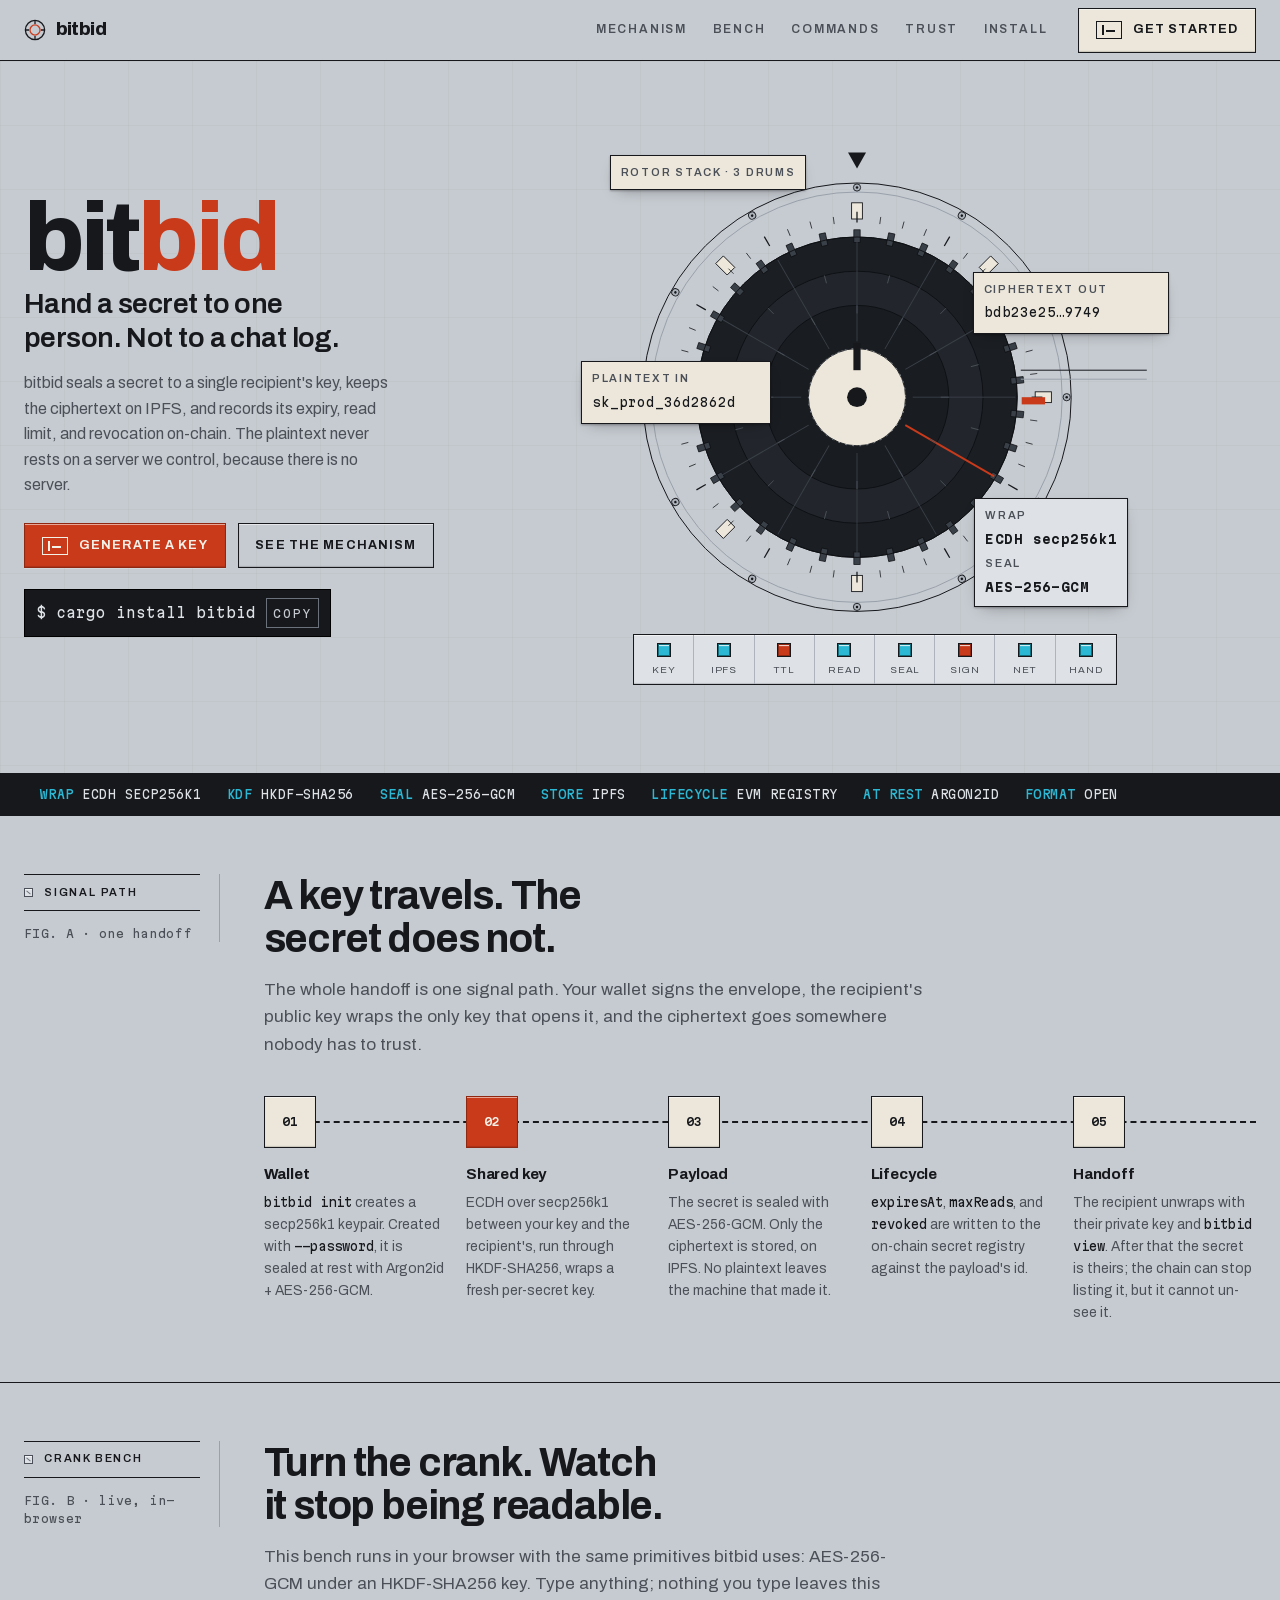
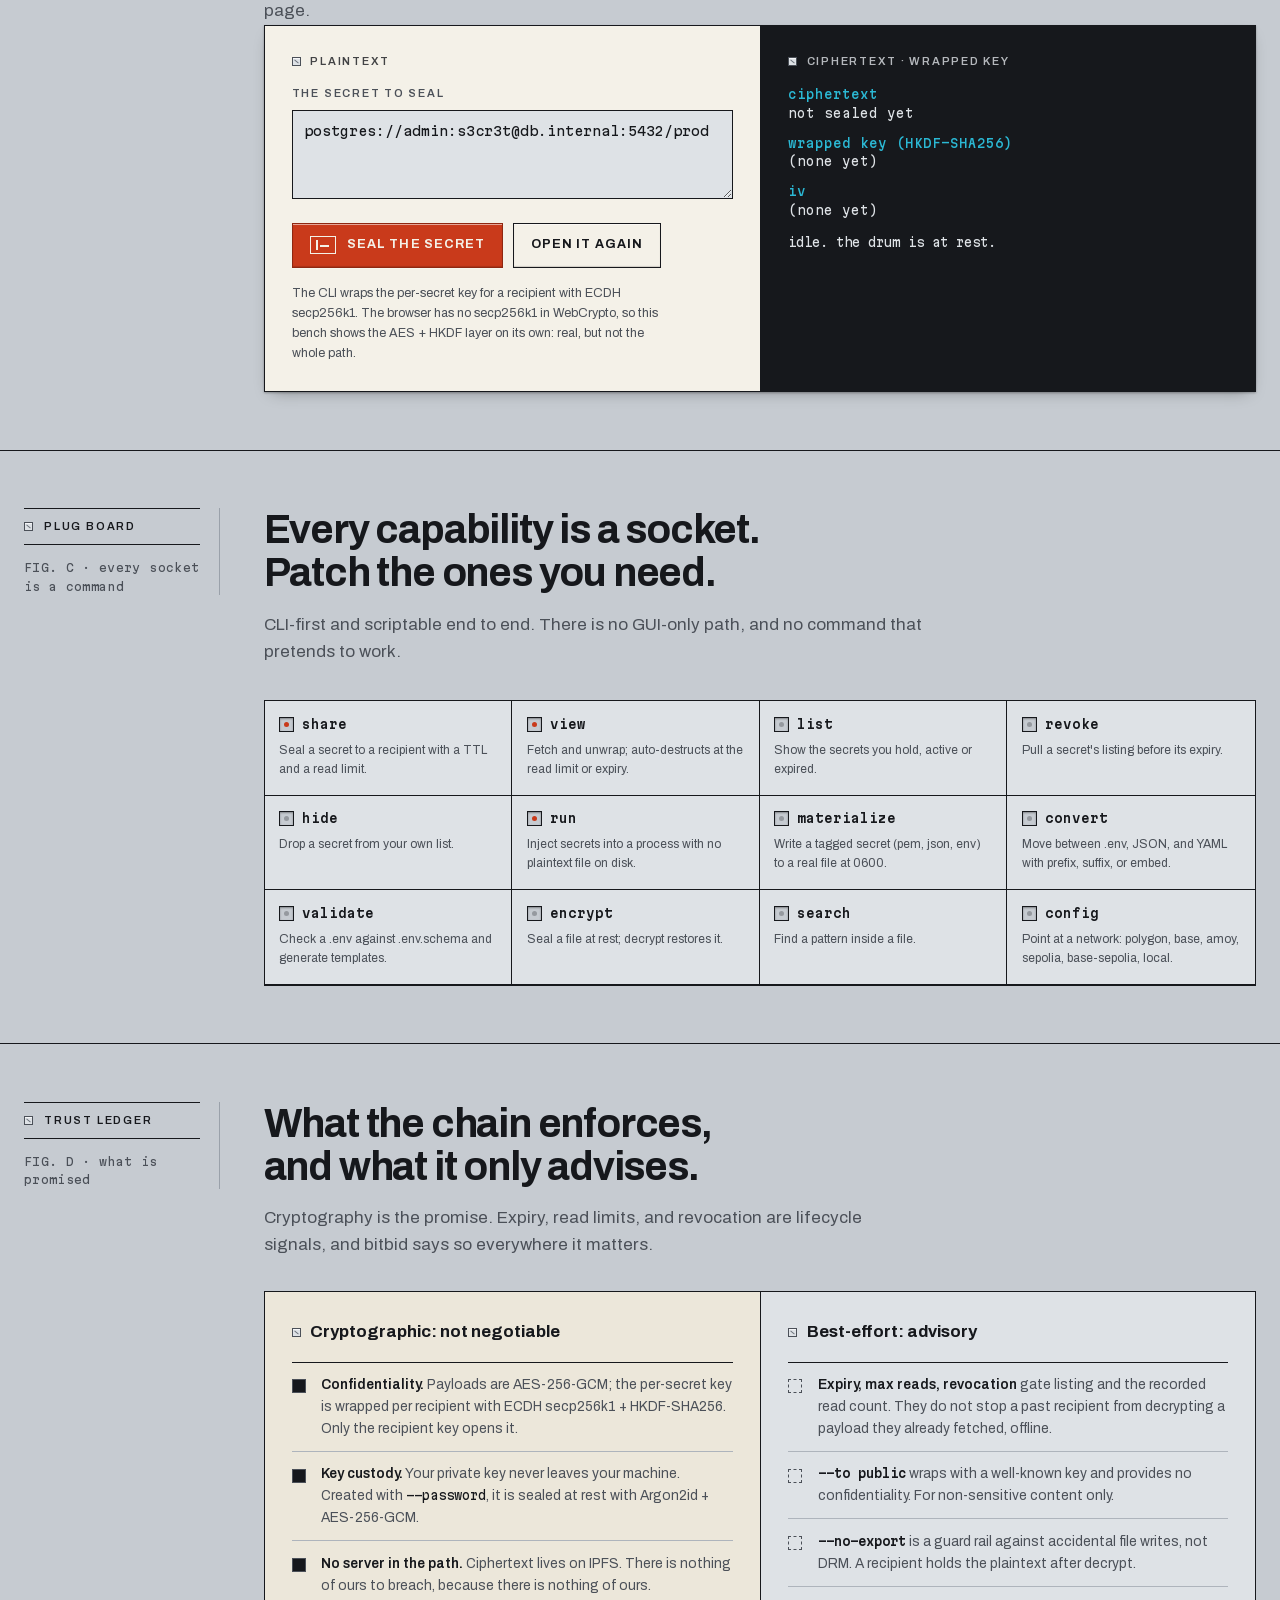
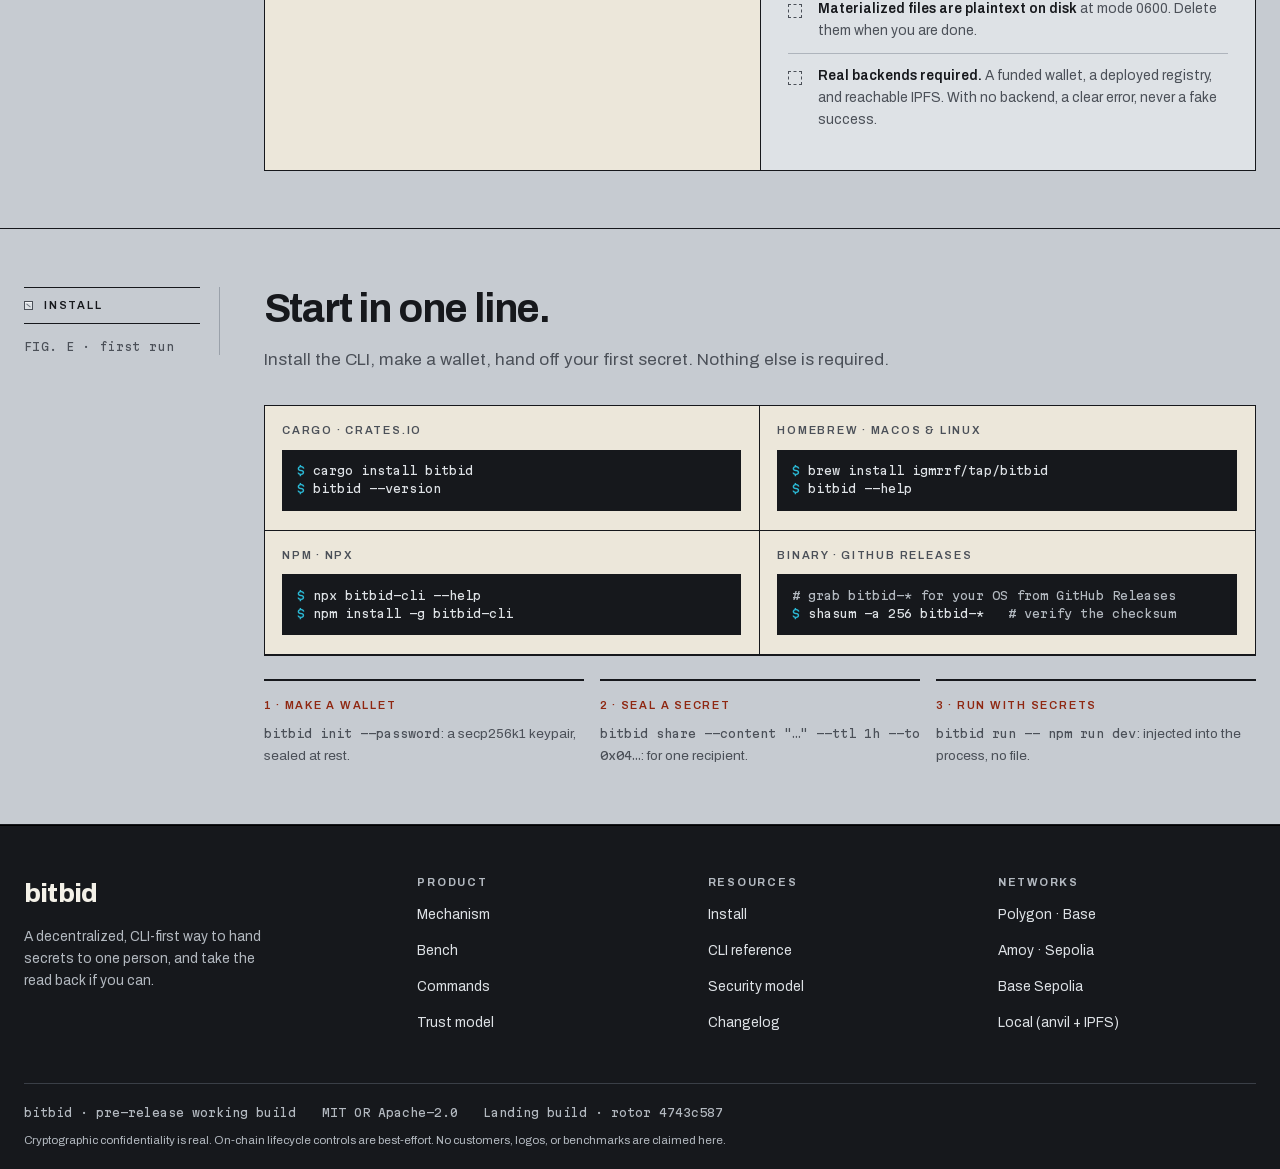
==== index.html @ 5b4794b0 "chore(web): checkpoint existing static landing page" ====
<!doctype html>
<html lang="en">
<head>
<meta charset="utf-8">
<meta name="viewport" content="width=device-width, initial-scale=1">
<title>bitbid: hand a secret to one person, not a chat log</title>
<meta name="description" content="bitbid seals a secret to one recipient's key, stores the ciphertext on IPFS, and records its expiry, read limit, and revocation on-chain. CLI-first, end-to-end encrypted.">
<link rel="stylesheet" href="styles.css">
</head>
<body>

<header class="masthead">
  <div class="shell masthead__bar">
    <a class="brand" href="#top" aria-label="bitbid home">
      <svg class="brand__mark" viewBox="0 0 24 24" aria-hidden="true">
        <circle cx="12" cy="12" r="10.5" fill="none" stroke="#16181c" stroke-width="1.4"/>
        <circle cx="12" cy="12" r="5.5" fill="none" stroke="#c93a1b" stroke-width="1.4"/>
        <path d="M12 1.5v4M12 18.5v4M1.5 12h4M18.5 12h4" stroke="#16181c" stroke-width="1.4"/>
      </svg>
      bitbid
    </a>
    <nav class="nav" aria-label="Primary">
      <a href="#mechanism">Mechanism</a>
      <a href="#bench">Bench</a>
      <a href="#commands">Commands</a>
      <a href="#trust">Trust</a>
      <a href="#install">Install</a>
    </nav>
    <a class="btn masthead__cta" href="#install"><span class="btn__key" aria-hidden="true"></span>Get started</a>
  </div>
</header>

<main id="top">

  <!-- ===================== HERO: machine cross-section ===================== -->
  <section class="hero">
    <div class="shell hero__grid">
      <div class="hero__rail">
        <h1 class="wordmark">bit<span>bid</span></h1>
        <p class="hook">Hand a secret to one person. Not to a chat log.</p>
        <p class="hero__sub">bitbid seals a secret to a single recipient's key, keeps the ciphertext on IPFS, and records its expiry, read limit, and revocation on-chain. The plaintext never rests on a server we control, because there is no server.</p>
        <div class="hero__actions">
          <button class="btn btn--crank" id="crank" type="button"><span class="btn__key" aria-hidden="true"></span>Generate a key</button>
          <a class="btn btn--ghost" href="#mechanism">See the mechanism</a>
        </div>
        <div class="hero__install mono">
          <span>$ cargo install bitbid</span>
          <button class="copy-btn" id="copy-install" type="button" data-copy="cargo install bitbid">copy</button>
        </div>
      </div>

      <div class="machine" id="machine" aria-label="A rotor cipher machine cut-away">
        <svg viewBox="0 0 640 620" role="img" aria-hidden="true">
          <!-- housing -->
          <circle class="hairline" cx="300" cy="288" r="238"/>
          <circle class="hairline hairline--soft" cx="300" cy="288" r="228"/>
          <g id="bolts"></g>
          <g id="contacts"></g>
          <g id="ticks"></g>
          <path d="M300 34 l-10 -18 h20 z" fill="#16181c"/>

          <!-- rotating drum -->
          <g class="rotor-drum" id="drum">
            <circle cx="300" cy="288" r="178" fill="#1b1e23" stroke="#0d0f12" stroke-width="1"/>
            <g id="teeth"></g>
            <circle cx="300" cy="288" r="178" fill="none" stroke="#0d0f12" stroke-width="1"/>
            <circle cx="300" cy="288" r="140" fill="#22262c" stroke="#0d0f12" stroke-width="1"/>
            <circle cx="300" cy="288" r="102" fill="#191c21" stroke="#0d0f12" stroke-width="1"/>
            <g id="spokes"></g>
            <g id="segments"></g>
          </g>

          <!-- hub, static -->
          <circle cx="300" cy="288" r="54" fill="#ece7da" stroke="#16181c" stroke-width="1"/>
          <circle cx="300" cy="288" r="54" fill="none" stroke="#9aa1aa" stroke-width="1" stroke-dasharray="2 6"/>
          <circle cx="300" cy="288" r="11" fill="#16181c"/>
          <rect x="296" y="228" width="8" height="30" fill="#16181c"/>
          <rect x="483" y="288" width="26" height="8" fill="#c93a1b"/>

          <!-- braided leads -->
          <path class="hairline" d="M18 282 H120" stroke-width="2"/>
          <path class="hairline hairline--soft" d="M18 292 H120" stroke-width="2"/>
          <path class="hairline" d="M482 258 H622" stroke-width="2"/>
          <path class="hairline hairline--soft" d="M482 268 H622" stroke-width="2"/>
        </svg>

        <div class="machine__plate plate--name">
          <span class="label">Rotor stack · 3 drums</span>
        </div>
        <div class="machine__plate plate--in">
          <span class="label">Plaintext in</span>
          <span class="mono" id="read-in">sk_live_4f3a9c2e71</span>
        </div>
        <div class="machine__plate plate--out">
          <span class="label">Ciphertext out</span>
          <span class="mono" id="read-out">9f3a2c…71b0</span>
        </div>
        <div class="machine__plate plate--fig">
          <span class="label">Wrap</span>
          <b class="mono">ECDH secp256k1</b>
          <span class="label">Seal</span>
          <b class="mono">AES-256-GCM</b>
        </div>

        <div class="lamp-panel" aria-hidden="true">
          <div class="lamp"><span class="lamp__glass lamp__glass--cy"></span><span class="lamp__cap">key</span></div>
          <div class="lamp"><span class="lamp__glass"></span><span class="lamp__cap">ipfs</span></div>
          <div class="lamp"><span class="lamp__glass"></span><span class="lamp__cap">ttl</span></div>
          <div class="lamp"><span class="lamp__glass"></span><span class="lamp__cap">read</span></div>
          <div class="lamp"><span class="lamp__glass"></span><span class="lamp__cap">seal</span></div>
          <div class="lamp"><span class="lamp__glass"></span><span class="lamp__cap">sign</span></div>
          <div class="lamp"><span class="lamp__glass"></span><span class="lamp__cap">net</span></div>
          <div class="lamp"><span class="lamp__glass lamp__glass--vm"></span><span class="lamp__cap">hand</span></div>
        </div>
      </div>
    </div>

    <div class="spec-strip">
      <div class="shell spec-strip__row">
        <span><b>Wrap</b> ECDH secp256k1</span>
        <span><b>KDF</b> HKDF-SHA256</span>
        <span><b>Seal</b> AES-256-GCM</span>
        <span><b>Store</b> IPFS</span>
        <span><b>Lifecycle</b> EVM registry</span>
        <span><b>At rest</b> Argon2id</span>
        <span><b>Format</b> open</span>
      </div>
    </div>
  </section>

  <!-- ===================== MECHANISM ===================== -->
  <section class="module" id="mechanism">
    <div class="shell module__body">
      <div class="module__rail">
        <div class="nameplate">
          <span class="screw" aria-hidden="true"></span>
          <span class="label">Signal path</span>
        </div>
        <p class="module__fig mono">FIG. A · one handoff</p>
      </div>
      <div class="module__main">
        <h2 class="h2">A key travels. The secret does not.</h2>
        <p class="lede">The whole handoff is one signal path. Your wallet signs the envelope, the recipient's public key wraps the only key that opens it, and the ciphertext goes somewhere nobody has to trust.</p>

        <div class="path">
          <div class="path__line" aria-hidden="true"></div>
          <div class="path__stations">
            <div class="station" data-reveal>
              <div class="station__node mono">01</div>
              <h3>Wallet</h3>
              <p><code>bitbid init</code> creates a secp256k1 keypair. Created with <code>--password</code>, it is sealed at rest with Argon2id + AES-256-GCM.</p>
            </div>
            <div class="station" data-reveal data-delay="1">
              <div class="station__node is-key mono">02</div>
              <h3>Shared key</h3>
              <p>ECDH over secp256k1 between your key and the recipient's, run through HKDF-SHA256, wraps a fresh per-secret key.</p>
            </div>
            <div class="station" data-reveal data-delay="2">
              <div class="station__node mono">03</div>
              <h3>Payload</h3>
              <p>The secret is sealed with AES-256-GCM. Only the ciphertext is stored, on IPFS. No plaintext leaves the machine that made it.</p>
            </div>
            <div class="station" data-reveal data-delay="3">
              <div class="station__node mono">04</div>
              <h3>Lifecycle</h3>
              <p><code>expiresAt</code>, <code>maxReads</code>, and <code>revoked</code> are written to the on-chain secret registry against the payload's id.</p>
            </div>
            <div class="station" data-reveal data-delay="4">
              <div class="station__node mono">05</div>
              <h3>Handoff</h3>
              <p>The recipient unwraps with their private key and <code>bitbid view</code>. After that the secret is theirs; the chain can stop listing it, but it cannot un-see it.</p>
            </div>
          </div>
        </div>
      </div>
    </div>
  </section>

  <!-- ===================== BENCH (interactive demo) ===================== -->
  <section class="module" id="bench">
    <div class="shell module__body">
      <div class="module__rail">
        <div class="nameplate">
          <span class="screw" aria-hidden="true"></span>
          <span class="label">Crank bench</span>
        </div>
        <p class="module__fig mono">FIG. B · live, in-browser</p>
      </div>
      <div class="module__main">
        <h2 class="h2">Turn the crank. Watch it stop being readable.</h2>
        <p class="lede">This bench runs in your browser with the same primitives bitbid uses: AES-256-GCM under an HKDF-SHA256 key. Type anything; nothing you type leaves this page.</p>

        <div class="bench" data-reveal>
          <div class="bench__pane">
            <div class="bench__head"><span class="screw" aria-hidden="true"></span><span class="label">Plaintext</span></div>
            <label class="field">
              <span class="label" style="margin-bottom:.5rem;display:block">The secret to seal</span>
              <textarea id="demo-input" rows="4" spellcheck="false">postgres://admin:s3cr3t@db.internal:5432/prod</textarea>
            </label>
            <div class="bench__controls">
              <button class="btn btn--crank" id="demo-seal" type="button"><span class="btn__key" aria-hidden="true"></span>Seal the secret</button>
              <button class="btn btn--ghost" id="demo-open" type="button">Open it again</button>
            </div>
            <p class="bench__note">The CLI wraps the per-secret key for a recipient with ECDH secp256k1. The browser has no secp256k1 in WebCrypto, so this bench shows the AES + HKDF layer on its own: real, but not the whole path.</p>
          </div>
          <div class="bench__pane bench__pane--sealed">
            <div class="bench__head"><span class="screw" aria-hidden="true"></span><span class="label">Ciphertext · wrapped key</span></div>
            <div class="readout" id="demo-out">
              <div><b>ciphertext</b></div>
              <div id="demo-ct">not sealed yet</div>
              <div style="margin-top:.7rem"><b>wrapped key (HKDF-SHA256)</b></div>
              <div id="demo-key">(none yet)</div>
              <div style="margin-top:.7rem"><b>iv</b></div>
              <div id="demo-iv">(none yet)</div>
            </div>
            <p class="bench__status mono" id="demo-status" data-state="">idle. the drum is at rest.</p>
          </div>
        </div>
      </div>
    </div>
  </section>

  <!-- ===================== COMMANDS ===================== -->
  <section class="module" id="commands">
    <div class="shell module__body">
      <div class="module__rail">
        <div class="nameplate">
          <span class="screw" aria-hidden="true"></span>
          <span class="label">Plug board</span>
        </div>
        <p class="module__fig mono">FIG. C · every socket is a command</p>
      </div>
      <div class="module__main">
        <h2 class="h2">Every capability is a socket. Patch the ones you need.</h2>
        <p class="lede">CLI-first and scriptable end to end. There is no GUI-only path, and no command that pretends to work.</p>

        <div class="plugboard" data-reveal>
          <div class="socket is-patched" tabindex="0">
            <div class="socket__row"><span class="socket__jack"></span><span class="socket__cmd">share</span></div>
            <p class="socket__desc">Seal a secret to a recipient with a TTL and a read limit.</p>
            <p class="socket__example">bitbid share --content "db-password" --ttl 1h --max-reads 5 --to 0x04…</p>
          </div>
          <div class="socket is-patched" tabindex="0">
            <div class="socket__row"><span class="socket__jack"></span><span class="socket__cmd">view</span></div>
            <p class="socket__desc">Fetch and unwrap; auto-destructs at the read limit or expiry.</p>
            <p class="socket__example">bitbid view &lt;secret_id&gt;</p>
          </div>
          <div class="socket" tabindex="0">
            <div class="socket__row"><span class="socket__jack"></span><span class="socket__cmd">list</span></div>
            <p class="socket__desc">Show the secrets you hold, active or expired.</p>
            <p class="socket__example">bitbid list --active</p>
          </div>
          <div class="socket" tabindex="0">
            <div class="socket__row"><span class="socket__jack"></span><span class="socket__cmd">revoke</span></div>
            <p class="socket__desc">Pull a secret's listing before its expiry.</p>
            <p class="socket__example">bitbid revoke &lt;secret_id&gt;</p>
          </div>
          <div class="socket" tabindex="0">
            <div class="socket__row"><span class="socket__jack"></span><span class="socket__cmd">hide</span></div>
            <p class="socket__desc">Drop a secret from your own list.</p>
            <p class="socket__example">bitbid hide &lt;secret_id&gt;</p>
          </div>
          <div class="socket is-patched" tabindex="0">
            <div class="socket__row"><span class="socket__jack"></span><span class="socket__cmd">run</span></div>
            <p class="socket__desc">Inject secrets into a process with no plaintext file on disk.</p>
            <p class="socket__example">bitbid run -- npm run dev</p>
          </div>
          <div class="socket" tabindex="0">
            <div class="socket__row"><span class="socket__jack"></span><span class="socket__cmd">materialize</span></div>
            <p class="socket__desc">Write a tagged secret (pem, json, env) to a real file at 0600.</p>
            <p class="socket__example">bitbid materialize &lt;secret_id&gt; --dir ./secrets</p>
          </div>
          <div class="socket" tabindex="0">
            <div class="socket__row"><span class="socket__jack"></span><span class="socket__cmd">convert</span></div>
            <p class="socket__desc">Move between .env, JSON, and YAML with prefix, suffix, or embed.</p>
            <p class="socket__example">bitbid convert config.json .env.local --format env</p>
          </div>
          <div class="socket" tabindex="0">
            <div class="socket__row"><span class="socket__jack"></span><span class="socket__cmd">validate</span></div>
            <p class="socket__desc">Check a .env against .env.schema and generate templates.</p>
            <p class="socket__example">bitbid validate -e .env.local -s .env.schema</p>
          </div>
          <div class="socket" tabindex="0">
            <div class="socket__row"><span class="socket__jack"></span><span class="socket__cmd">encrypt</span></div>
            <p class="socket__desc">Seal a file at rest; decrypt restores it.</p>
            <p class="socket__example">bitbid encrypt .env -o .env.enc</p>
          </div>
          <div class="socket" tabindex="0">
            <div class="socket__row"><span class="socket__jack"></span><span class="socket__cmd">search</span></div>
            <p class="socket__desc">Find a pattern inside a file.</p>
            <p class="socket__example">bitbid search "API_KEY" --path .env</p>
          </div>
          <div class="socket" tabindex="0">
            <div class="socket__row"><span class="socket__jack"></span><span class="socket__cmd">config</span></div>
            <p class="socket__desc">Point at a network: polygon, base, amoy, sepolia, base-sepolia, local.</p>
            <p class="socket__example">bitbid config --network amoy</p>
          </div>
        </div>
      </div>
    </div>
  </section>

  <!-- ===================== TRUST ===================== -->
  <section class="module" id="trust">
    <div class="shell module__body">
      <div class="module__rail">
        <div class="nameplate">
          <span class="screw" aria-hidden="true"></span>
          <span class="label">Trust ledger</span>
        </div>
        <p class="module__fig mono">FIG. D · what is promised</p>
      </div>
      <div class="module__main">
        <h2 class="h2">What the chain enforces, and what it only advises.</h2>
        <p class="lede">Cryptography is the promise. Expiry, read limits, and revocation are lifecycle signals, and bitbid says so everywhere it matters.</p>

        <div class="ledger" data-reveal>
          <div class="ledger__col ledger__col--solid">
            <div class="ledger__title"><span class="screw" aria-hidden="true"></span><h3>Cryptographic: not negotiable</h3></div>
            <ul class="ledger__list">
              <li><span><b>Confidentiality.</b> Payloads are AES-256-GCM; the per-secret key is wrapped per recipient with ECDH secp256k1 + HKDF-SHA256. Only the recipient key opens it.</span></li>
              <li><span><b>Key custody.</b> Your private key never leaves your machine. Created with <code>--password</code>, it is sealed at rest with Argon2id + AES-256-GCM.</span></li>
              <li><span><b>No server in the path.</b> Ciphertext lives on IPFS. There is nothing of ours to breach, because there is nothing of ours.</span></li>
            </ul>
          </div>
          <div class="ledger__col ledger__col--soft">
            <div class="ledger__title"><span class="screw" aria-hidden="true"></span><h3>Best-effort: advisory</h3></div>
            <ul class="ledger__list">
              <li><span><b>Expiry, max reads, revocation</b> gate listing and the recorded read count. They do not stop a past recipient from decrypting a payload they already fetched, offline.</span></li>
              <li><span><b><code>--to public</code></b> wraps with a well-known key and provides no confidentiality. For non-sensitive content only.</span></li>
              <li><span><b><code>--no-export</code></b> is a guard rail against accidental file writes, not DRM. A recipient holds the plaintext after decrypt.</span></li>
              <li><span><b>Materialized files are plaintext on disk</b> at mode 0600. Delete them when you are done.</span></li>
              <li><span><b>Real backends required.</b> A funded wallet, a deployed registry, and reachable IPFS. With no backend, a clear error, never a fake success.</span></li>
            </ul>
          </div>
        </div>
      </div>
    </div>
  </section>

  <!-- ===================== INSTALL ===================== -->
  <section class="module" id="install">
    <div class="shell module__body">
      <div class="module__rail">
        <div class="nameplate">
          <span class="screw" aria-hidden="true"></span>
          <span class="label">Install</span>
        </div>
        <p class="module__fig mono">FIG. E · first run</p>
      </div>
      <div class="module__main">
        <h2 class="h2">Start in one line.</h2>
        <p class="lede">Install the CLI, make a wallet, hand off your first secret. Nothing else is required.</p>

        <div class="install-grid" data-reveal>
          <div class="install-card">
            <span class="label">Cargo · crates.io</span>
            <pre><b>$</b> cargo install bitbid
<b>$</b> bitbid --version</pre>
          </div>
          <div class="install-card">
            <span class="label">Homebrew · macOS &amp; Linux</span>
            <pre><b>$</b> brew install igmrrf/tap/bitbid
<b>$</b> bitbid --help</pre>
          </div>
          <div class="install-card">
            <span class="label">npm · npx</span>
            <pre><b>$</b> npx bitbid-cli --help
<b>$</b> npm install -g bitbid-cli</pre>
          </div>
          <div class="install-card">
            <span class="label">Binary · GitHub releases</span>
            <pre><i># grab bitbid-* for your OS from GitHub Releases</i>
<b>$</b> shasum -a 256 bitbid-*   <i># verify the checksum</i></pre>
          </div>
        </div>

        <div class="first-run">
          <div class="step">
            <span class="label">1 · Make a wallet</span>
            <p><code>bitbid init --password</code>: a secp256k1 keypair, sealed at rest.</p>
          </div>
          <div class="step">
            <span class="label">2 · Seal a secret</span>
            <p><code>bitbid share --content "…" --ttl 1h --to 0x04…</code>: for one recipient.</p>
          </div>
          <div class="step">
            <span class="label">3 · Run with secrets</span>
            <p><code>bitbid run -- npm run dev</code>: injected into the process, no file.</p>
          </div>
        </div>
      </div>
    </div>
  </section>

</main>

<footer class="footer">
  <div class="shell footer__grid">
    <div>
      <div class="brand">bitbid</div>
      <p style="max-width:32ch;color:var(--alu-lo);margin-top:.7rem;font-size:.86rem">A decentralized, CLI-first way to hand secrets to one person, and take the read back if you can.</p>
    </div>
    <div>
      <h3>Product</h3>
      <ul>
        <li><a href="#mechanism">Mechanism</a></li>
        <li><a href="#bench">Bench</a></li>
        <li><a href="#commands">Commands</a></li>
        <li><a href="#trust">Trust model</a></li>
      </ul>
    </div>
    <div>
      <h3>Resources</h3>
      <ul>
        <li><a href="#install">Install</a></li>
        <li><a href="#commands">CLI reference</a></li>
        <li><a href="#trust">Security model</a></li>
        <li><a href="#top">Changelog</a></li>
      </ul>
    </div>
    <div>
      <h3>Networks</h3>
      <ul>
        <li><a href="#commands">Polygon · Base</a></li>
        <li><a href="#commands">Amoy · Sepolia</a></li>
        <li><a href="#commands">Base Sepolia</a></li>
        <li><a href="#commands">Local (anvil + IPFS)</a></li>
      </ul>
    </div>
  </div>
  <div class="shell footer__fine">
    <span class="mono">bitbid · pre-release working build</span>
    <span class="mono">MIT OR Apache-2.0</span>
    <span class="mono">Landing build · rotor 4743c587</span>
    <span>Cryptographic confidentiality is real. On-chain lifecycle controls are best-effort. No customers, logos, or benchmarks are claimed here.</span>
  </div>
</footer>

<script src="app.js"></script>
</body>
</html>
---- styles.css ----
/* bitbid — landing page. World: the Rotor Machine (code-led, seed 4743c587).
   Machined aluminium ground, enamel lamp panel, engraved plates.
   No gradients, no rounded corners, hairlines at one device pixel. */

@font-face {
  font-family: "Archivo";
  font-style: normal;
  font-weight: 100 900;
  font-display: swap;
  src: url("fonts/archivo-latin.woff2") format("woff2");
  unicode-range: U+0000-00FF, U+0131, U+0152-0153, U+02BB-02BC, U+02C6, U+02DA, U+02DC, U+0304, U+0308, U+0329, U+2000-206F, U+20AC, U+2122, U+2191, U+2193, U+2212, U+2215, U+FEFF, U+FFFD;
}
@font-face {
  font-family: "Martian Mono";
  font-style: normal;
  font-weight: 100 800;
  font-display: swap;
  src: url("fonts/martian-mono-latin.woff2") format("woff2");
  unicode-range: U+0000-00FF, U+0131, U+0152-0153, U+02BB-02BC, U+02C6, U+02DA, U+02DC, U+0304, U+0308, U+0329, U+2000-206F, U+20AC, U+2122, U+2191, U+2193, U+2212, U+2215, U+FEFF, U+FFFD;
}

:root {
  --alu: #c6cbd1;
  --alu-lo: #b3b9c0;
  --alu-hi: #dee2e6;
  --bone: #ece7da;
  --paper: #f4f1e8;
  --ink: #16181c;
  --ink-2: #4b5058;
  --ink-3: #6c727b;
  --line: #9aa1aa;
  --line-soft: #aeb4bc;
  --verm: #c93a1b;
  --verm-ink: #8f2711;
  --lamp: #2bb8d4;
  --lamp-ink: #126f7e;
  --shadow-engrave: inset 0 1px 0 rgba(255, 255, 255, 0.55), inset 0 -1px 1px rgba(0, 0, 0, 0.16);
  --shadow-plate: 0 1px 2px rgba(0, 0, 0, 0.28), 0 6px 16px -8px rgba(0, 0, 0, 0.4);
  --font: "Archivo", system-ui, -apple-system, "Segoe UI", sans-serif;
  --mono: "Martian Mono", ui-monospace, "SF Mono", monospace;
  --shell: min(1320px, 100% - 3rem);
  --rule: 1px;
}

* { box-sizing: border-box; }

html { -webkit-text-size-adjust: 100%; }

body {
  margin: 0;
  background: var(--alu);
  color: var(--ink);
  font-family: var(--font);
  font-size: 17px;
  line-height: 1.6;
  font-weight: 400;
  font-synthesis-weight: none;
  text-rendering: optimizeLegibility;
  overflow-x: hidden;
}

/* Browser surfaces carry the design. */
::selection { background: var(--verm); color: var(--paper); }
body { caret-color: var(--verm); accent-color: var(--verm); }
:focus-visible {
  outline: 2px solid var(--verm);
  outline-offset: 2px;
}
* { scrollbar-color: var(--ink-3) var(--alu-lo); scrollbar-width: thin; }
::-webkit-scrollbar { width: 12px; height: 12px; }
::-webkit-scrollbar-track { background: var(--alu-lo); }
::-webkit-scrollbar-thumb { background: var(--ink-2); border: 3px solid var(--alu-lo); }

h1, h2, h3, h4, p, figure, ul, ol { margin: 0; }
ul { padding: 0; list-style: none; }
a { color: inherit; text-decoration: none; }
img, svg { display: block; max-width: 100%; }
button { font: inherit; color: inherit; }

/* ---------- shared atoms ---------- */

.shell { width: var(--shell); margin-inline: auto; }

.mono { font-family: var(--mono); font-feature-settings: "tnum" 1; }

.label {
  font-size: 0.6875rem;
  font-weight: 600;
  letter-spacing: 0.16em;
  text-transform: uppercase;
  color: var(--ink-2);
}

.rule { height: var(--rule); background: var(--line); border: 0; }

/* engraved plate: a raised metal tag */
.plate {
  background: var(--bone);
  border: var(--rule) solid var(--line);
  box-shadow: var(--shadow-engrave);
  color: var(--ink);
}

/* a screw head, drawn not glyph */
.screw {
  width: 9px; height: 9px; flex: none;
  border: var(--rule) solid var(--ink-2);
  background: var(--alu-hi);
  box-shadow: inset 0 1px 0 rgba(255, 255, 255, 0.7);
  position: relative;
}
.screw::after {
  content: ""; position: absolute; inset: 3px 1px;
  border-top: var(--rule) solid var(--ink-3);
  transform: rotate(38deg);
}

/* ---------- header ---------- */

.masthead {
  position: sticky; top: 0; z-index: 40;
  background: var(--alu);
  border-bottom: var(--rule) solid var(--ink);
}
.masthead__bar {
  display: flex; align-items: center; gap: 1.5rem;
  min-height: 60px;
}
.brand {
  display: flex; align-items: center; gap: 0.6rem;
  font-weight: 800; font-size: 1.15rem; letter-spacing: -0.03em;
  text-transform: lowercase;
}
.brand__mark { width: 22px; height: 22px; }
.nav {
  display: flex; gap: 1.6rem; margin-left: auto;
}
.nav a {
  font-size: 0.75rem; font-weight: 600; letter-spacing: 0.15em;
  text-transform: uppercase; color: var(--ink-2);
  padding-block: 0.4rem;
  border-bottom: var(--rule) solid transparent;
}
.nav a:hover, .nav a:focus-visible { color: var(--ink); border-bottom-color: var(--verm); }

.masthead__cta {
  margin-left: 0.4rem;
}

/* ---------- buttons: detented switches ---------- */

.btn {
  display: inline-flex; align-items: center; gap: 0.7rem;
  padding: 0.72rem 1.05rem;
  font-size: 0.78rem; font-weight: 700; letter-spacing: 0.09em;
  text-transform: uppercase;
  border: var(--rule) solid var(--ink);
  background: var(--bone);
  box-shadow: var(--shadow-engrave);
  cursor: pointer;
  transition: transform 90ms cubic-bezier(0.2, 0.8, 0.2, 1), background 120ms linear;
}
.btn:hover { background: var(--paper); }
.btn:active { transform: translateY(1px); }
.btn--crank {
  background: var(--verm);
  color: var(--paper);
  border-color: var(--verm-ink);
  box-shadow: var(--shadow-engrave), 0 1px 0 rgba(255, 255, 255, 0.25);
}
.btn--crank:hover { background: var(--verm-ink); }
.btn--ghost { background: transparent; }
.btn__key {
  width: 26px; height: 18px; flex: none;
  border: var(--rule) solid currentColor;
  position: relative;
}
.btn__key::before, .btn__key::after {
  content: ""; position: absolute; background: currentColor;
}
.btn__key::before { left: 5px; top: 3px; width: 2px; height: 10px; }
.btn__key::after { left: 9px; top: 8px; width: 9px; height: 2px; }

/* ---------- hero: the machine cross-section ---------- */

.hero {
  position: relative;
  border-bottom: var(--rule) solid var(--ink);
  background-color: var(--alu);
  background-image: url("data:image/svg+xml,%3Csvg xmlns='http://www.w3.org/2000/svg' width='64' height='64'%3E%3Cpath d='M0 0H64M0 0V64' stroke='%2316181c' stroke-opacity='0.06' stroke-width='1'/%3E%3C/svg%3E");
  background-size: 64px 64px;
}
.hero__grid {
  display: grid;
  grid-template-columns: minmax(320px, 34%) 1fr;
  gap: clamp(1.5rem, 4vw, 4rem);
  align-items: center;
  padding-block: clamp(2rem, 6vw, 5rem);
}
.hero__rail { position: relative; z-index: 2; }
.wordmark {
  font-size: clamp(3.4rem, 8.4vw, 6rem);
  line-height: 0.86;
  font-weight: 800;
  letter-spacing: -0.04em;
  text-transform: lowercase;
  margin-bottom: 0.5rem;
}
.wordmark span { color: var(--verm); }
.hook {
  font-size: clamp(1.35rem, 2.2vw, 1.85rem);
  line-height: 1.18;
  font-weight: 600;
  letter-spacing: -0.02em;
  text-wrap: balance;
  margin-top: 0.4rem;
}
.hero__sub {
  max-width: 42ch;
  color: var(--ink-2);
  margin-top: 1rem;
  font-size: 1rem;
}
.hero__actions {
  display: flex; flex-wrap: wrap; align-items: center; gap: 0.75rem;
  margin-top: 1.6rem;
}
.hero__install {
  margin-top: 1.3rem;
  display: inline-flex; align-items: center; gap: 0.6rem;
  padding: 0.5rem 0.7rem;
  font-size: 0.85rem;
  background: var(--ink);
  color: var(--alu-hi);
  border: var(--rule) solid #000;
}
.hero__install b { color: var(--lamp); font-weight: 600; }
.copy-btn {
  font-size: 0.72rem; letter-spacing: 0.14em; text-transform: uppercase;
  border: var(--rule) solid var(--ink-3); background: transparent; color: var(--alu);
  padding: 0.28rem 0.4rem; cursor: pointer;
}
.copy-btn:hover { border-color: var(--lamp); color: var(--lamp); }

/* machine */
.machine {
  position: relative;
  aspect-ratio: 640 / 620;
  height: clamp(420px, 62vh, 600px);
  width: auto;
  justify-self: center;
}
.machine svg { width: 100%; height: 100%; overflow: visible; }
.rotor-drum { transform-origin: 300px 288px; transform-box: view-box; }
.is-grinding .rotor-drum { animation: detent 720ms cubic-bezier(0.16, 0.84, 0.24, 1); }
@keyframes detent {
  0% { transform: rotate(0deg); }
  62% { transform: rotate(132deg); }
  100% { transform: rotate(120deg); }
}
.hairline { stroke: var(--ink); stroke-width: 1; fill: none; vector-effect: non-scaling-stroke; }
.hairline--soft { stroke: var(--line); }
.hairline--wire { stroke: var(--verm); stroke-width: 1.4; }

.machine__plate {
  position: absolute;
  background: var(--bone);
  border: var(--rule) solid var(--ink);
  box-shadow: var(--shadow-plate);
  padding: 0.5rem 0.6rem;
}
.machine__plate .label { display: block; }
.machine__plate .mono { font-size: 0.76rem; color: var(--ink); word-break: break-all; }
.plate--in { left: -1%; top: 40%; width: 33%; }
.plate--out { right: -1%; top: 24%; width: 34%; }
.plate--name { left: 4%; top: 3%; }
.plate--fig {
  right: 6%; bottom: 16%;
  display: flex; flex-direction: column; gap: 0.35rem;
  background: var(--alu-hi);
}
.plate--fig b { font-size: 0.72rem; letter-spacing: 0.04em; }

/* lamp panel */
.lamp-panel {
  position: absolute; left: 8%; bottom: 2%; width: 84%;
  border: var(--rule) solid var(--ink);
  background: var(--alu-hi);
  box-shadow: var(--shadow-engrave);
  display: grid; grid-template-columns: repeat(8, 1fr);
}
.lamp { padding: 0.5rem 0.2rem 0.35rem; display: grid; justify-items: center; gap: 0.32rem;
  border-right: var(--rule) solid var(--line-soft); }
.lamp:last-child { border-right: 0; }
.lamp__glass {
  width: 14px; height: 14px;
  border: var(--rule) solid var(--ink);
  background: #7d5a52;
  box-shadow: inset 0 1px 1px rgba(0,0,0,0.5), inset 0 -1px 0 rgba(255,255,255,0.25);
}
.lamp__glass--cy { background: var(--lamp); box-shadow: inset 0 0 0 1px var(--lamp-ink), inset 0 2px 1px rgba(255,255,255,0.85); }
.lamp__glass--vm { background: var(--verm); box-shadow: inset 0 0 0 1px var(--verm-ink), inset 0 2px 1px rgba(255,255,255,0.85); }
.lamp__cap { font-size: 0.62rem; letter-spacing: 0.08em; color: var(--ink-2); text-transform: uppercase; }

/* spec strip */
.spec-strip {
  border-top: var(--rule) solid var(--ink);
  background: var(--ink);
  color: var(--alu-hi);
  padding-inline: 1rem;
}
.spec-strip__row {
  display: flex; flex-wrap: wrap; gap: 0.5rem 1.6rem;
  padding-block: 0.7rem;
  font-family: var(--mono); font-size: 0.75rem; letter-spacing: 0.04em;
  text-transform: uppercase;
}
.spec-strip b { color: var(--lamp); font-weight: 500; }

/* ---------- module scaffold ---------- */

.module { border-bottom: var(--rule) solid var(--ink); }
.nameplate {
  display: flex; align-items: center; gap: 1rem;
  border-bottom: var(--rule) solid var(--ink);
  padding-block: 0.5rem;
}
.nameplate .label { color: var(--ink); }
.nameplate__fig {
  margin-left: auto; font-family: var(--mono);
  font-size: 0.68rem; letter-spacing: 0.06em; color: var(--ink-2);
}
.nameplate__screws { display: flex; gap: 0.5rem; }

.module__body { padding-block: clamp(2rem, 5vw, 3.6rem); }
.h2 {
  font-size: clamp(1.7rem, 3.4vw, 2.5rem);
  line-height: 1.08;
  font-weight: 700;
  letter-spacing: -0.03em;
  text-wrap: balance;
  max-width: 22ch;
}
.lede { max-width: 66ch; color: var(--ink-2); margin-top: 1rem; }

/* signal path schematic */
.path { margin-top: 2.4rem; position: relative; }
.path__line {
  position: absolute; left: 0; right: 0; top: 25px; height: 0;
  border-top: 2px dashed var(--ink);
  z-index: 0;
}
.path__stations {
  position: relative; z-index: 1;
  display: grid; grid-template-columns: repeat(5, 1fr); gap: 1.2rem;
}
.station { display: flex; flex-direction: column; }
.station__node {
  width: 52px; height: 52px; background: var(--bone);
  border: var(--rule) solid var(--ink); box-shadow: var(--shadow-engrave);
  display: grid; place-items: center;
  font-family: var(--mono); font-size: 0.7rem; font-weight: 600;
}
.station__node.is-key { background: var(--verm); color: var(--paper); border-color: var(--verm-ink); }
.station h3 { font-size: 0.95rem; font-weight: 700; margin-top: 0.9rem; letter-spacing: -0.01em; }
.station p { font-size: 0.86rem; color: var(--ink-2); margin-top: 0.35rem; }
.station code { font-family: var(--mono); font-size: 0.75rem; color: var(--ink); }

/* ---------- demo / crank bench ---------- */
.bench {
  display: grid; grid-template-columns: 1fr 1fr; gap: 0;
  border: var(--rule) solid var(--ink);
  background: var(--paper);
  box-shadow: var(--shadow-plate);
}
.bench__pane { padding: clamp(1.1rem, 2.4vw, 1.7rem); }
.bench__pane + .bench__pane { border-left: var(--rule) solid var(--ink); }
.bench__pane--sealed { background: var(--ink); color: var(--alu-hi); }
.bench__head { display: flex; align-items: center; gap: 0.6rem; margin-bottom: 0.9rem; }
.bench__head .label { color: inherit; opacity: 0.8; }
.field { display: block; }
.field textarea, .field input {
  width: 100%; resize: vertical;
  font-family: var(--mono); font-size: 0.82rem;
  padding: 0.7rem;
  background: var(--alu-hi);
  border: var(--rule) solid var(--ink);
  color: var(--ink);
}
.bench__pane--sealed textarea, .bench__pane--sealed .field input {
  background: #0d0f12; color: var(--lamp); border-color: var(--ink-3);
}
.bench__controls { display: flex; flex-wrap: wrap; gap: 0.6rem; margin-top: 1rem; }
.bench__note { font-size: 0.78rem; color: var(--ink-2); margin-top: 1rem; max-width: 46ch; }
.bench__pane--sealed .bench__note { color: var(--alu-lo); }
.readout { font-family: var(--mono); font-size: 0.76rem; line-height: 1.55; word-break: break-all; }
.readout b { color: var(--lamp); font-weight: 500; }
meter { width: 100%; height: 6px; }
.bench__status { font-family: var(--mono); font-size: 0.75rem; margin-top: 0.8rem; min-height: 1.2em; }
.bench__status[data-state="err"] { color: var(--verm-ink); }

/* ---------- plugboard: commands ---------- */
.plugboard {
  margin-top: 2.2rem;
  display: grid; grid-template-columns: repeat(4, 1fr);
  border: var(--rule) solid var(--ink);
}
.socket {
  border-right: var(--rule) solid var(--ink);
  border-bottom: var(--rule) solid var(--ink);
  padding: 0.85rem 0.9rem 0.95rem;
  background: var(--alu-hi);
  position: relative;
  text-align: left;
  width: 100%;
}
.socket:nth-child(4n) { border-right: 0; }
.socket__row { display: flex; align-items: center; gap: 0.5rem; }
.socket__jack {
  width: 15px; height: 15px; flex: none;
  border: var(--rule) solid var(--ink);
  background: var(--alu);
  box-shadow: inset 0 1px 2px rgba(0,0,0,0.35);
  position: relative;
}
.socket__jack::after {
  content: ""; position: absolute; inset: 4px; border-radius: 50%;
  background: var(--ink); opacity: 0.28;
}
.socket.is-patched .socket__jack::after { background: var(--verm); opacity: 1; }
.socket__cmd { font-family: var(--mono); font-size: 0.76rem; font-weight: 600; }
.socket__desc { font-size: 0.76rem; color: var(--ink-2); margin-top: 0.4rem; }
.socket__example {
  font-family: var(--mono); font-size: 0.75rem; color: var(--ink);
  margin-top: 0.5rem; display: none; word-break: break-all;
}
.socket:hover .socket__example, .socket:focus-within .socket__example { display: block; }
.socket:hover { background: var(--bone); }

/* ---------- trust ledger ---------- */
.ledger { display: grid; grid-template-columns: 1fr 1fr; gap: 0; margin-top: 2rem;
  border: var(--rule) solid var(--ink); }
.ledger__col { padding: clamp(1.1rem, 2.4vw, 1.7rem); }
.ledger__col + .ledger__col { border-left: var(--rule) solid var(--ink); }
.ledger__col--solid { background: var(--bone); }
.ledger__col--soft { background: var(--alu-hi); }
.ledger__title { display: flex; align-items: center; gap: 0.6rem; margin-bottom: 1rem; }
.ledger__title h3 { font-size: 1.05rem; font-weight: 700; }
.ledger__list li {
  display: grid; grid-template-columns: 20px 1fr; gap: 0.6rem;
  padding-block: 0.7rem; border-top: var(--rule) solid var(--line-soft);
  font-size: 0.86rem; color: var(--ink-2);
}
.ledger__list li:first-child { border-top: var(--rule) solid var(--ink); }
.ledger__list li::before {
  content: ""; width: 12px; height: 12px; margin-top: 0.35rem;
  border: var(--rule) solid currentColor;
}
.ledger__col--solid .ledger__list li::before { background: var(--ink); }
.ledger__col--soft .ledger__list li::before { background: transparent; border-style: dashed; }
.ledger__list b { color: var(--ink); font-weight: 600; }
.ledger__list code { font-family: var(--mono); font-size: 0.75rem; color: var(--ink); }

/* ---------- install ---------- */
.install-grid {
  margin-top: 2rem;
  display: grid; grid-template-columns: repeat(2, 1fr); gap: 0;
  border: var(--rule) solid var(--ink);
}
.install-card {
  border-right: var(--rule) solid var(--ink);
  border-bottom: var(--rule) solid var(--ink);
  padding: 1rem 1.1rem 1.2rem;
  background: var(--bone);
  min-width: 0;
}
.install-card:nth-child(2n) { border-right: 0; }
.install-card .label { display: block; margin-bottom: 0.6rem; }
.install-card pre {
  margin: 0; font-family: var(--mono); font-size: 0.74rem; line-height: 1.5;
  background: var(--ink); color: var(--alu-hi);
  padding: 0.8rem 0.9rem; overflow-x: auto; max-width: 100%;
}
.install-card pre b { color: var(--lamp); font-weight: 500; }
.install-card pre i { color: var(--alu-lo); font-style: normal; }
.first-run { margin-top: 1.4rem; display: grid; grid-template-columns: repeat(3, 1fr); gap: 1rem; }
.first-run .step { border-top: 2px solid var(--ink); padding-top: 0.6rem; }
.first-run .step .label { color: var(--verm-ink); }
.first-run .step p { font-size: 0.84rem; color: var(--ink-2); margin-top: 0.35rem; }
.first-run code { font-family: var(--mono); font-size: 0.74rem; }

/* ---------- footer ---------- */
.footer { background: var(--ink); color: var(--alu-hi); border-top: var(--rule) solid #000; }
.footer__grid {
  display: grid; grid-template-columns: 1.4fr 1fr 1fr 1fr; gap: 2rem;
  padding-block: 3rem;
}
.footer h3 { font-size: 0.68rem; letter-spacing: 0.16em; text-transform: uppercase; color: var(--alu-lo); }
.footer li { margin-top: 0.55rem; }
.footer a { font-size: 0.86rem; color: var(--alu-hi); border-bottom: 1px solid transparent; }
.footer a:hover { border-bottom-color: var(--lamp); color: var(--lamp); }
.footer .brand { color: var(--paper); font-size: 1.6rem; }
.footer__fine {
  border-top: var(--rule) solid #3a3f47;
  padding-block: 1.2rem; display: flex; flex-wrap: wrap; gap: 0.6rem 1.6rem;
  font-size: 0.72rem; color: var(--alu-lo); align-items: center;
}
.footer__fine .mono { color: var(--alu-lo); }

/* ---------- reveal motion: damped single axis, no overshoot ---------- */
[data-reveal] { opacity: 0; transform: translateY(14px); }
.ready [data-reveal] {
  opacity: 1; transform: none;
  transition: opacity 620ms cubic-bezier(0.16, 1, 0.3, 1), transform 620ms cubic-bezier(0.16, 1, 0.3, 1);
}
.ready [data-reveal][data-delay="1"] { transition-delay: 70ms; }
.ready [data-reveal][data-delay="2"] { transition-delay: 140ms; }
.ready [data-reveal][data-delay="3"] { transition-delay: 210ms; }
.ready [data-reveal][data-delay="4"] { transition-delay: 280ms; }
@media (prefers-reduced-motion: reduce) {
  .ready [data-reveal] { opacity: 1; transform: none; transition: none; }
  .is-grinding .rotor-drum { animation: none; }
}

/* ---------- responsive ---------- */
@media (max-width: 1024px) {
  .hero__grid { grid-template-columns: 1fr; }
  .machine { max-width: 640px; margin-inline: auto; }
  .path__stations { grid-template-columns: repeat(2, 1fr); row-gap: 2rem; }
  .path__line { display: none; }
  .plugboard { grid-template-columns: repeat(2, 1fr); }
  .socket:nth-child(4n) { border-right: var(--rule) solid var(--ink); }
  .socket:nth-child(2n) { border-right: 0; }
}
@media (max-width: 760px) {
  :root { --shell: min(1320px, 100% - 2rem); }
  .nav { display: none; }
  .bench { grid-template-columns: 1fr; }
  .bench__pane + .bench__pane { border-left: 0; border-top: var(--rule) solid var(--ink); }
  .ledger { grid-template-columns: 1fr; }
  .ledger__col + .ledger__col { border-left: 0; border-top: var(--rule) solid var(--ink); }
  .install-grid { grid-template-columns: 1fr; }
  .install-card { border-right: 0; }
  .first-run { grid-template-columns: 1fr; }
  .plugboard { grid-template-columns: 1fr; }
  .socket { border-right: 0; }
  .machine__plate { position: static; width: auto; margin-top: 0.6rem; }
  .lamp-panel { position: static; width: 100%; margin-top: 0.6rem; }
  .machine { aspect-ratio: auto; height: auto; }
  .machine svg { max-width: 420px; margin-inline: auto; }
  .footer__grid { grid-template-columns: 1fr 1fr; }
}

/* ---------- module shell: instrument bay + nameplate rail ---------- */
.module__body {
  display: grid;
  grid-template-columns: 196px 1fr;
  gap: clamp(1.4rem, 3.4vw, 3.2rem);
  align-items: start;
}
.module__rail {
  border-right: var(--rule) solid var(--line);
  padding-right: 1.2rem;
  position: sticky;
  top: 84px;
  align-self: start;
}
.nameplate {
  display: flex;
  align-items: center;
  gap: 0.7rem;
  border-top: var(--rule) solid var(--ink);
  border-bottom: var(--rule) solid var(--ink);
  padding: 0.55rem 0;
}
.nameplate .label { color: var(--ink); }
.module__fig {
  font-size: 0.72rem;
  letter-spacing: 0.03em;
  color: var(--ink-2);
  margin-top: 0.8rem;
}
.module__main { min-width: 0; }

/* reveal: damped single axis, no overshoot */
[data-reveal] { opacity: 0; transform: translateY(14px); }
[data-reveal].is-in {
  opacity: 1;
  transform: none;
  transition: opacity 620ms cubic-bezier(0.16, 1, 0.3, 1), transform 620ms cubic-bezier(0.16, 1, 0.3, 1);
}
[data-reveal].is-in[data-delay="1"] { transition-delay: 70ms; }
[data-reveal].is-in[data-delay="2"] { transition-delay: 140ms; }
[data-reveal].is-in[data-delay="3"] { transition-delay: 210ms; }
[data-reveal].is-in[data-delay="4"] { transition-delay: 280ms; }
@media (prefers-reduced-motion: reduce) {
  [data-reveal] { opacity: 1; transform: none; }
  [data-reveal].is-in { transition: none; }
}

@media (max-width: 1024px) {
  .module__body { grid-template-columns: 150px 1fr; }
}
@media (max-width: 760px) {
  .module__body { grid-template-columns: 1fr; gap: 1.2rem; }
  .module__rail { border-right: 0; padding-right: 0; position: static; }
  .module__fig { display: none; }
}
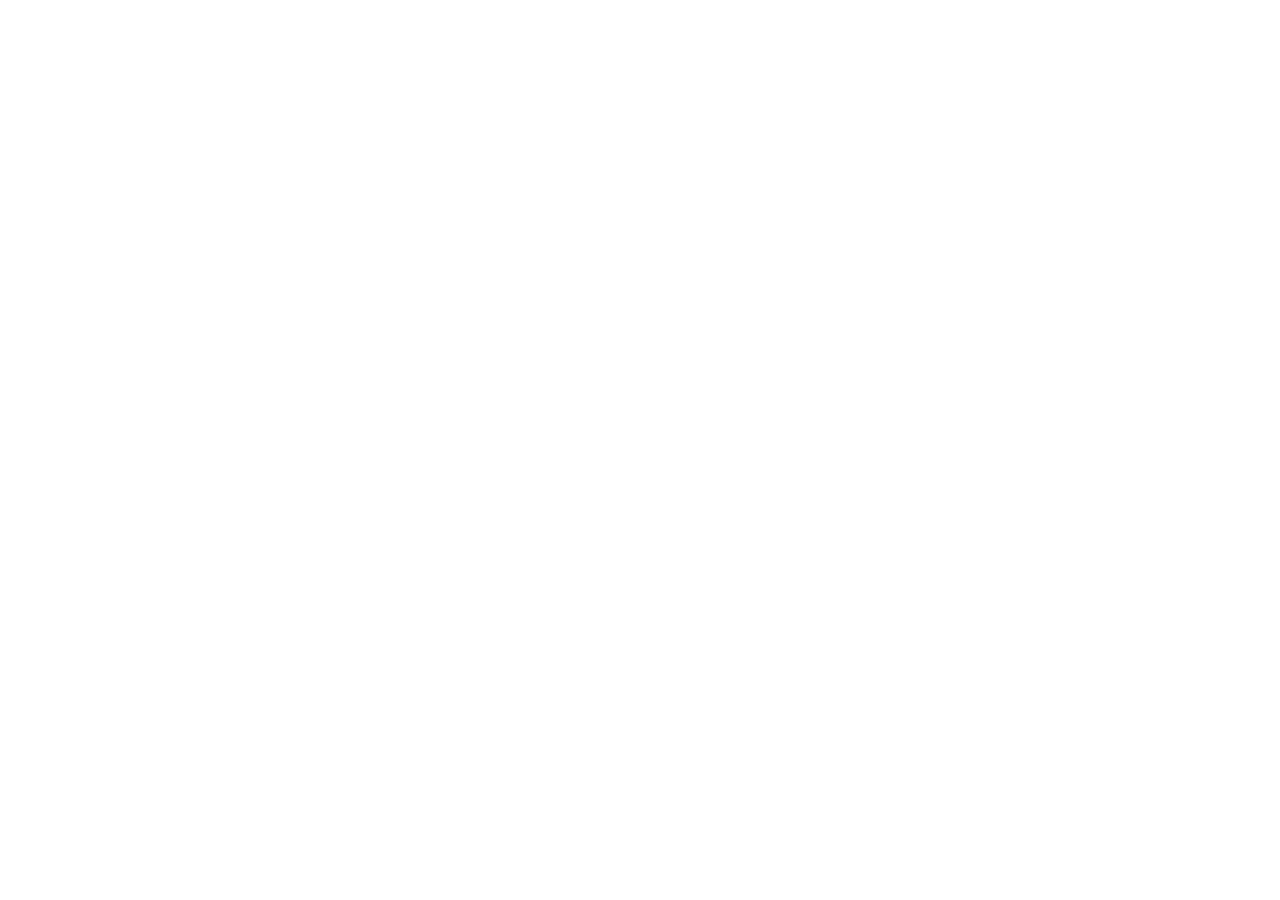
==== commit 85aa54fa: "chore(webapp): checkpoint existing Yew browser console" ====
--- a/index.html
+++ b/index.html
@@ -1,442 +1,16 @@
-<!doctype html>
+<!DOCTYPE html>
 <html lang="en">
-<head>
-<meta charset="utf-8">
-<meta name="viewport" content="width=device-width, initial-scale=1">
-<title>bitbid: hand a secret to one person, not a chat log</title>
-<meta name="description" content="bitbid seals a secret to one recipient's key, stores the ciphertext on IPFS, and records its expiry, read limit, and revocation on-chain. CLI-first, end-to-end encrypted.">
-<link rel="stylesheet" href="styles.css">
-</head>
-<body>
-
-<header class="masthead">
-  <div class="shell masthead__bar">
-    <a class="brand" href="#top" aria-label="bitbid home">
-      <svg class="brand__mark" viewBox="0 0 24 24" aria-hidden="true">
-        <circle cx="12" cy="12" r="10.5" fill="none" stroke="#16181c" stroke-width="1.4"/>
-        <circle cx="12" cy="12" r="5.5" fill="none" stroke="#c93a1b" stroke-width="1.4"/>
-        <path d="M12 1.5v4M12 18.5v4M1.5 12h4M18.5 12h4" stroke="#16181c" stroke-width="1.4"/>
-      </svg>
-      bitbid
-    </a>
-    <nav class="nav" aria-label="Primary">
-      <a href="#mechanism">Mechanism</a>
-      <a href="#bench">Bench</a>
-      <a href="#commands">Commands</a>
-      <a href="#trust">Trust</a>
-      <a href="#install">Install</a>
-    </nav>
-    <a class="btn masthead__cta" href="#install"><span class="btn__key" aria-hidden="true"></span>Get started</a>
-  </div>
-</header>
-
-<main id="top">
-
-  <!-- ===================== HERO: machine cross-section ===================== -->
-  <section class="hero">
-    <div class="shell hero__grid">
-      <div class="hero__rail">
-        <h1 class="wordmark">bit<span>bid</span></h1>
-        <p class="hook">Hand a secret to one person. Not to a chat log.</p>
-        <p class="hero__sub">bitbid seals a secret to a single recipient's key, keeps the ciphertext on IPFS, and records its expiry, read limit, and revocation on-chain. The plaintext never rests on a server we control, because there is no server.</p>
-        <div class="hero__actions">
-          <button class="btn btn--crank" id="crank" type="button"><span class="btn__key" aria-hidden="true"></span>Generate a key</button>
-          <a class="btn btn--ghost" href="#mechanism">See the mechanism</a>
-        </div>
-        <div class="hero__install mono">
-          <span>$ cargo install bitbid</span>
-          <button class="copy-btn" id="copy-install" type="button" data-copy="cargo install bitbid">copy</button>
-        </div>
-      </div>
-
-      <div class="machine" id="machine" aria-label="A rotor cipher machine cut-away">
-        <svg viewBox="0 0 640 620" role="img" aria-hidden="true">
-          <!-- housing -->
-          <circle class="hairline" cx="300" cy="288" r="238"/>
-          <circle class="hairline hairline--soft" cx="300" cy="288" r="228"/>
-          <g id="bolts"></g>
-          <g id="contacts"></g>
-          <g id="ticks"></g>
-          <path d="M300 34 l-10 -18 h20 z" fill="#16181c"/>
-
-          <!-- rotating drum -->
-          <g class="rotor-drum" id="drum">
-            <circle cx="300" cy="288" r="178" fill="#1b1e23" stroke="#0d0f12" stroke-width="1"/>
-            <g id="teeth"></g>
-            <circle cx="300" cy="288" r="178" fill="none" stroke="#0d0f12" stroke-width="1"/>
-            <circle cx="300" cy="288" r="140" fill="#22262c" stroke="#0d0f12" stroke-width="1"/>
-            <circle cx="300" cy="288" r="102" fill="#191c21" stroke="#0d0f12" stroke-width="1"/>
-            <g id="spokes"></g>
-            <g id="segments"></g>
-          </g>
-
-          <!-- hub, static -->
-          <circle cx="300" cy="288" r="54" fill="#ece7da" stroke="#16181c" stroke-width="1"/>
-          <circle cx="300" cy="288" r="54" fill="none" stroke="#9aa1aa" stroke-width="1" stroke-dasharray="2 6"/>
-          <circle cx="300" cy="288" r="11" fill="#16181c"/>
-          <rect x="296" y="228" width="8" height="30" fill="#16181c"/>
-          <rect x="483" y="288" width="26" height="8" fill="#c93a1b"/>
-
-          <!-- braided leads -->
-          <path class="hairline" d="M18 282 H120" stroke-width="2"/>
-          <path class="hairline hairline--soft" d="M18 292 H120" stroke-width="2"/>
-          <path class="hairline" d="M482 258 H622" stroke-width="2"/>
-          <path class="hairline hairline--soft" d="M482 268 H622" stroke-width="2"/>
-        </svg>
-
-        <div class="machine__plate plate--name">
-          <span class="label">Rotor stack · 3 drums</span>
-        </div>
-        <div class="machine__plate plate--in">
-          <span class="label">Plaintext in</span>
-          <span class="mono" id="read-in">sk_live_4f3a9c2e71</span>
-        </div>
-        <div class="machine__plate plate--out">
-          <span class="label">Ciphertext out</span>
-          <span class="mono" id="read-out">9f3a2c…71b0</span>
-        </div>
-        <div class="machine__plate plate--fig">
-          <span class="label">Wrap</span>
-          <b class="mono">ECDH secp256k1</b>
-          <span class="label">Seal</span>
-          <b class="mono">AES-256-GCM</b>
-        </div>
-
-        <div class="lamp-panel" aria-hidden="true">
-          <div class="lamp"><span class="lamp__glass lamp__glass--cy"></span><span class="lamp__cap">key</span></div>
-          <div class="lamp"><span class="lamp__glass"></span><span class="lamp__cap">ipfs</span></div>
-          <div class="lamp"><span class="lamp__glass"></span><span class="lamp__cap">ttl</span></div>
-          <div class="lamp"><span class="lamp__glass"></span><span class="lamp__cap">read</span></div>
-          <div class="lamp"><span class="lamp__glass"></span><span class="lamp__cap">seal</span></div>
-          <div class="lamp"><span class="lamp__glass"></span><span class="lamp__cap">sign</span></div>
-          <div class="lamp"><span class="lamp__glass"></span><span class="lamp__cap">net</span></div>
-          <div class="lamp"><span class="lamp__glass lamp__glass--vm"></span><span class="lamp__cap">hand</span></div>
-        </div>
-      </div>
-    </div>
-
-    <div class="spec-strip">
-      <div class="shell spec-strip__row">
-        <span><b>Wrap</b> ECDH secp256k1</span>
-        <span><b>KDF</b> HKDF-SHA256</span>
-        <span><b>Seal</b> AES-256-GCM</span>
-        <span><b>Store</b> IPFS</span>
-        <span><b>Lifecycle</b> EVM registry</span>
-        <span><b>At rest</b> Argon2id</span>
-        <span><b>Format</b> open</span>
-      </div>
-    </div>
-  </section>
-
-  <!-- ===================== MECHANISM ===================== -->
-  <section class="module" id="mechanism">
-    <div class="shell module__body">
-      <div class="module__rail">
-        <div class="nameplate">
-          <span class="screw" aria-hidden="true"></span>
-          <span class="label">Signal path</span>
-        </div>
-        <p class="module__fig mono">FIG. A · one handoff</p>
-      </div>
-      <div class="module__main">
-        <h2 class="h2">A key travels. The secret does not.</h2>
-        <p class="lede">The whole handoff is one signal path. Your wallet signs the envelope, the recipient's public key wraps the only key that opens it, and the ciphertext goes somewhere nobody has to trust.</p>
-
-        <div class="path">
-          <div class="path__line" aria-hidden="true"></div>
-          <div class="path__stations">
-            <div class="station" data-reveal>
-              <div class="station__node mono">01</div>
-              <h3>Wallet</h3>
-              <p><code>bitbid init</code> creates a secp256k1 keypair. Created with <code>--password</code>, it is sealed at rest with Argon2id + AES-256-GCM.</p>
-            </div>
-            <div class="station" data-reveal data-delay="1">
-              <div class="station__node is-key mono">02</div>
-              <h3>Shared key</h3>
-              <p>ECDH over secp256k1 between your key and the recipient's, run through HKDF-SHA256, wraps a fresh per-secret key.</p>
-            </div>
-            <div class="station" data-reveal data-delay="2">
-              <div class="station__node mono">03</div>
-              <h3>Payload</h3>
-              <p>The secret is sealed with AES-256-GCM. Only the ciphertext is stored, on IPFS. No plaintext leaves the machine that made it.</p>
-            </div>
-            <div class="station" data-reveal data-delay="3">
-              <div class="station__node mono">04</div>
-              <h3>Lifecycle</h3>
-              <p><code>expiresAt</code>, <code>maxReads</code>, and <code>revoked</code> are written to the on-chain secret registry against the payload's id.</p>
-            </div>
-            <div class="station" data-reveal data-delay="4">
-              <div class="station__node mono">05</div>
-              <h3>Handoff</h3>
-              <p>The recipient unwraps with their private key and <code>bitbid view</code>. After that the secret is theirs; the chain can stop listing it, but it cannot un-see it.</p>
-            </div>
-          </div>
-        </div>
-      </div>
-    </div>
-  </section>
-
-  <!-- ===================== BENCH (interactive demo) ===================== -->
-  <section class="module" id="bench">
-    <div class="shell module__body">
-      <div class="module__rail">
-        <div class="nameplate">
-          <span class="screw" aria-hidden="true"></span>
-          <span class="label">Crank bench</span>
-        </div>
-        <p class="module__fig mono">FIG. B · live, in-browser</p>
-      </div>
-      <div class="module__main">
-        <h2 class="h2">Turn the crank. Watch it stop being readable.</h2>
-        <p class="lede">This bench runs in your browser with the same primitives bitbid uses: AES-256-GCM under an HKDF-SHA256 key. Type anything; nothing you type leaves this page.</p>
-
-        <div class="bench" data-reveal>
-          <div class="bench__pane">
-            <div class="bench__head"><span class="screw" aria-hidden="true"></span><span class="label">Plaintext</span></div>
-            <label class="field">
-              <span class="label" style="margin-bottom:.5rem;display:block">The secret to seal</span>
-              <textarea id="demo-input" rows="4" spellcheck="false">postgres://admin:s3cr3t@db.internal:5432/prod</textarea>
-            </label>
-            <div class="bench__controls">
-              <button class="btn btn--crank" id="demo-seal" type="button"><span class="btn__key" aria-hidden="true"></span>Seal the secret</button>
-              <button class="btn btn--ghost" id="demo-open" type="button">Open it again</button>
-            </div>
-            <p class="bench__note">The CLI wraps the per-secret key for a recipient with ECDH secp256k1. The browser has no secp256k1 in WebCrypto, so this bench shows the AES + HKDF layer on its own: real, but not the whole path.</p>
-          </div>
-          <div class="bench__pane bench__pane--sealed">
-            <div class="bench__head"><span class="screw" aria-hidden="true"></span><span class="label">Ciphertext · wrapped key</span></div>
-            <div class="readout" id="demo-out">
-              <div><b>ciphertext</b></div>
-              <div id="demo-ct">not sealed yet</div>
-              <div style="margin-top:.7rem"><b>wrapped key (HKDF-SHA256)</b></div>
-              <div id="demo-key">(none yet)</div>
-              <div style="margin-top:.7rem"><b>iv</b></div>
-              <div id="demo-iv">(none yet)</div>
-            </div>
-            <p class="bench__status mono" id="demo-status" data-state="">idle. the drum is at rest.</p>
-          </div>
-        </div>
-      </div>
-    </div>
-  </section>
-
-  <!-- ===================== COMMANDS ===================== -->
-  <section class="module" id="commands">
-    <div class="shell module__body">
-      <div class="module__rail">
-        <div class="nameplate">
-          <span class="screw" aria-hidden="true"></span>
-          <span class="label">Plug board</span>
-        </div>
-        <p class="module__fig mono">FIG. C · every socket is a command</p>
-      </div>
-      <div class="module__main">
-        <h2 class="h2">Every capability is a socket. Patch the ones you need.</h2>
-        <p class="lede">CLI-first and scriptable end to end. There is no GUI-only path, and no command that pretends to work.</p>
-
-        <div class="plugboard" data-reveal>
-          <div class="socket is-patched" tabindex="0">
-            <div class="socket__row"><span class="socket__jack"></span><span class="socket__cmd">share</span></div>
-            <p class="socket__desc">Seal a secret to a recipient with a TTL and a read limit.</p>
-            <p class="socket__example">bitbid share --content "db-password" --ttl 1h --max-reads 5 --to 0x04…</p>
-          </div>
-          <div class="socket is-patched" tabindex="0">
-            <div class="socket__row"><span class="socket__jack"></span><span class="socket__cmd">view</span></div>
-            <p class="socket__desc">Fetch and unwrap; auto-destructs at the read limit or expiry.</p>
-            <p class="socket__example">bitbid view &lt;secret_id&gt;</p>
-          </div>
-          <div class="socket" tabindex="0">
-            <div class="socket__row"><span class="socket__jack"></span><span class="socket__cmd">list</span></div>
-            <p class="socket__desc">Show the secrets you hold, active or expired.</p>
-            <p class="socket__example">bitbid list --active</p>
-          </div>
-          <div class="socket" tabindex="0">
-            <div class="socket__row"><span class="socket__jack"></span><span class="socket__cmd">revoke</span></div>
-            <p class="socket__desc">Pull a secret's listing before its expiry.</p>
-            <p class="socket__example">bitbid revoke &lt;secret_id&gt;</p>
-          </div>
-          <div class="socket" tabindex="0">
-            <div class="socket__row"><span class="socket__jack"></span><span class="socket__cmd">hide</span></div>
-            <p class="socket__desc">Drop a secret from your own list.</p>
-            <p class="socket__example">bitbid hide &lt;secret_id&gt;</p>
-          </div>
-          <div class="socket is-patched" tabindex="0">
-            <div class="socket__row"><span class="socket__jack"></span><span class="socket__cmd">run</span></div>
-            <p class="socket__desc">Inject secrets into a process with no plaintext file on disk.</p>
-            <p class="socket__example">bitbid run -- npm run dev</p>
-          </div>
-          <div class="socket" tabindex="0">
-            <div class="socket__row"><span class="socket__jack"></span><span class="socket__cmd">materialize</span></div>
-            <p class="socket__desc">Write a tagged secret (pem, json, env) to a real file at 0600.</p>
-            <p class="socket__example">bitbid materialize &lt;secret_id&gt; --dir ./secrets</p>
-          </div>
-          <div class="socket" tabindex="0">
-            <div class="socket__row"><span class="socket__jack"></span><span class="socket__cmd">convert</span></div>
-            <p class="socket__desc">Move between .env, JSON, and YAML with prefix, suffix, or embed.</p>
-            <p class="socket__example">bitbid convert config.json .env.local --format env</p>
-          </div>
-          <div class="socket" tabindex="0">
-            <div class="socket__row"><span class="socket__jack"></span><span class="socket__cmd">validate</span></div>
-            <p class="socket__desc">Check a .env against .env.schema and generate templates.</p>
-            <p class="socket__example">bitbid validate -e .env.local -s .env.schema</p>
-          </div>
-          <div class="socket" tabindex="0">
-            <div class="socket__row"><span class="socket__jack"></span><span class="socket__cmd">encrypt</span></div>
-            <p class="socket__desc">Seal a file at rest; decrypt restores it.</p>
-            <p class="socket__example">bitbid encrypt .env -o .env.enc</p>
-          </div>
-          <div class="socket" tabindex="0">
-            <div class="socket__row"><span class="socket__jack"></span><span class="socket__cmd">search</span></div>
-            <p class="socket__desc">Find a pattern inside a file.</p>
-            <p class="socket__example">bitbid search "API_KEY" --path .env</p>
-          </div>
-          <div class="socket" tabindex="0">
-            <div class="socket__row"><span class="socket__jack"></span><span class="socket__cmd">config</span></div>
-            <p class="socket__desc">Point at a network: polygon, base, amoy, sepolia, base-sepolia, local.</p>
-            <p class="socket__example">bitbid config --network amoy</p>
-          </div>
-        </div>
-      </div>
-    </div>
-  </section>
-
-  <!-- ===================== TRUST ===================== -->
-  <section class="module" id="trust">
-    <div class="shell module__body">
-      <div class="module__rail">
-        <div class="nameplate">
-          <span class="screw" aria-hidden="true"></span>
-          <span class="label">Trust ledger</span>
-        </div>
-        <p class="module__fig mono">FIG. D · what is promised</p>
-      </div>
-      <div class="module__main">
-        <h2 class="h2">What the chain enforces, and what it only advises.</h2>
-        <p class="lede">Cryptography is the promise. Expiry, read limits, and revocation are lifecycle signals, and bitbid says so everywhere it matters.</p>
-
-        <div class="ledger" data-reveal>
-          <div class="ledger__col ledger__col--solid">
-            <div class="ledger__title"><span class="screw" aria-hidden="true"></span><h3>Cryptographic: not negotiable</h3></div>
-            <ul class="ledger__list">
-              <li><span><b>Confidentiality.</b> Payloads are AES-256-GCM; the per-secret key is wrapped per recipient with ECDH secp256k1 + HKDF-SHA256. Only the recipient key opens it.</span></li>
-              <li><span><b>Key custody.</b> Your private key never leaves your machine. Created with <code>--password</code>, it is sealed at rest with Argon2id + AES-256-GCM.</span></li>
-              <li><span><b>No server in the path.</b> Ciphertext lives on IPFS. There is nothing of ours to breach, because there is nothing of ours.</span></li>
-            </ul>
-          </div>
-          <div class="ledger__col ledger__col--soft">
-            <div class="ledger__title"><span class="screw" aria-hidden="true"></span><h3>Best-effort: advisory</h3></div>
-            <ul class="ledger__list">
-              <li><span><b>Expiry, max reads, revocation</b> gate listing and the recorded read count. They do not stop a past recipient from decrypting a payload they already fetched, offline.</span></li>
-              <li><span><b><code>--to public</code></b> wraps with a well-known key and provides no confidentiality. For non-sensitive content only.</span></li>
-              <li><span><b><code>--no-export</code></b> is a guard rail against accidental file writes, not DRM. A recipient holds the plaintext after decrypt.</span></li>
-              <li><span><b>Materialized files are plaintext on disk</b> at mode 0600. Delete them when you are done.</span></li>
-              <li><span><b>Real backends required.</b> A funded wallet, a deployed registry, and reachable IPFS. With no backend, a clear error, never a fake success.</span></li>
-            </ul>
-          </div>
-        </div>
-      </div>
-    </div>
-  </section>
-
-  <!-- ===================== INSTALL ===================== -->
-  <section class="module" id="install">
-    <div class="shell module__body">
-      <div class="module__rail">
-        <div class="nameplate">
-          <span class="screw" aria-hidden="true"></span>
-          <span class="label">Install</span>
-        </div>
-        <p class="module__fig mono">FIG. E · first run</p>
-      </div>
-      <div class="module__main">
-        <h2 class="h2">Start in one line.</h2>
-        <p class="lede">Install the CLI, make a wallet, hand off your first secret. Nothing else is required.</p>
-
-        <div class="install-grid" data-reveal>
-          <div class="install-card">
-            <span class="label">Cargo · crates.io</span>
-            <pre><b>$</b> cargo install bitbid
-<b>$</b> bitbid --version</pre>
-          </div>
-          <div class="install-card">
-            <span class="label">Homebrew · macOS &amp; Linux</span>
-            <pre><b>$</b> brew install igmrrf/tap/bitbid
-<b>$</b> bitbid --help</pre>
-          </div>
-          <div class="install-card">
-            <span class="label">npm · npx</span>
-            <pre><b>$</b> npx bitbid-cli --help
-<b>$</b> npm install -g bitbid-cli</pre>
-          </div>
-          <div class="install-card">
-            <span class="label">Binary · GitHub releases</span>
-            <pre><i># grab bitbid-* for your OS from GitHub Releases</i>
-<b>$</b> shasum -a 256 bitbid-*   <i># verify the checksum</i></pre>
-          </div>
-        </div>
-
-        <div class="first-run">
-          <div class="step">
-            <span class="label">1 · Make a wallet</span>
-            <p><code>bitbid init --password</code>: a secp256k1 keypair, sealed at rest.</p>
-          </div>
-          <div class="step">
-            <span class="label">2 · Seal a secret</span>
-            <p><code>bitbid share --content "…" --ttl 1h --to 0x04…</code>: for one recipient.</p>
-          </div>
-          <div class="step">
-            <span class="label">3 · Run with secrets</span>
-            <p><code>bitbid run -- npm run dev</code>: injected into the process, no file.</p>
-          </div>
-        </div>
-      </div>
-    </div>
-  </section>
-
-</main>
-
-<footer class="footer">
-  <div class="shell footer__grid">
-    <div>
-      <div class="brand">bitbid</div>
-      <p style="max-width:32ch;color:var(--alu-lo);margin-top:.7rem;font-size:.86rem">A decentralized, CLI-first way to hand secrets to one person, and take the read back if you can.</p>
-    </div>
-    <div>
-      <h3>Product</h3>
-      <ul>
-        <li><a href="#mechanism">Mechanism</a></li>
-        <li><a href="#bench">Bench</a></li>
-        <li><a href="#commands">Commands</a></li>
-        <li><a href="#trust">Trust model</a></li>
-      </ul>
-    </div>
-    <div>
-      <h3>Resources</h3>
-      <ul>
-        <li><a href="#install">Install</a></li>
-        <li><a href="#commands">CLI reference</a></li>
-        <li><a href="#trust">Security model</a></li>
-        <li><a href="#top">Changelog</a></li>
-      </ul>
-    </div>
-    <div>
-      <h3>Networks</h3>
-      <ul>
-        <li><a href="#commands">Polygon · Base</a></li>
-        <li><a href="#commands">Amoy · Sepolia</a></li>
-        <li><a href="#commands">Base Sepolia</a></li>
-        <li><a href="#commands">Local (anvil + IPFS)</a></li>
-      </ul>
-    </div>
-  </div>
-  <div class="shell footer__fine">
-    <span class="mono">bitbid · pre-release working build</span>
-    <span class="mono">MIT OR Apache-2.0</span>
-    <span class="mono">Landing build · rotor 4743c587</span>
-    <span>Cryptographic confidentiality is real. On-chain lifecycle controls are best-effort. No customers, logos, or benchmarks are claimed here.</span>
-  </div>
-</footer>
-
-<script src="app.js"></script>
-</body>
+  <head>
+    <meta charset="utf-8" />
+    <meta name="viewport" content="width=device-width, initial-scale=1" />
+    <meta
+      name="description"
+      content="bitbid web console — client-side seal/unseal, wallet connect, and on-chain secret registry explorer."
+    />
+    <title>bitbid console</title>
+    <link data-trunk rel="css" href="styles.css" />
+    <link data-trunk rel="copy-dir" href="fonts" />
+    <link data-trunk rel="rust" href="crates/app/Cargo.toml" />
+  </head>
+  <body></body>
 </html>
--- a/styles.css
+++ b/styles.css
@@ -1,4 +1,4 @@
-/* bitbid — landing page. World: the Rotor Machine (code-led, seed 4743c587).
+/* bitbid web console — world: the Rotor Machine.
    Machined aluminium ground, enamel lamp panel, engraved plates.
    No gradients, no rounded corners, hairlines at one device pixel. */
 
@@ -43,7 +43,6 @@
 }
 
 * { box-sizing: border-box; }
-
 html { -webkit-text-size-adjust: 100%; }
 
 body {
@@ -59,31 +58,22 @@
   overflow-x: hidden;
 }
 
-/* Browser surfaces carry the design. */
 ::selection { background: var(--verm); color: var(--paper); }
 body { caret-color: var(--verm); accent-color: var(--verm); }
-:focus-visible {
-  outline: 2px solid var(--verm);
-  outline-offset: 2px;
-}
+:focus-visible { outline: 2px solid var(--verm); outline-offset: 2px; }
 * { scrollbar-color: var(--ink-3) var(--alu-lo); scrollbar-width: thin; }
-::-webkit-scrollbar { width: 12px; height: 12px; }
-::-webkit-scrollbar-track { background: var(--alu-lo); }
-::-webkit-scrollbar-thumb { background: var(--ink-2); border: 3px solid var(--alu-lo); }
 
 h1, h2, h3, h4, p, figure, ul, ol { margin: 0; }
-ul { padding: 0; list-style: none; }
 a { color: inherit; text-decoration: none; }
-img, svg { display: block; max-width: 100%; }
 button { font: inherit; color: inherit; }
-
-/* ---------- shared atoms ---------- */
+label { display: block; }
 
 .shell { width: var(--shell); margin-inline: auto; }
 
 .mono { font-family: var(--mono); font-feature-settings: "tnum" 1; }
 
 .label {
+  display: block;
   font-size: 0.6875rem;
   font-weight: 600;
   letter-spacing: 0.16em;
@@ -91,32 +81,7 @@
   color: var(--ink-2);
 }
 
-.rule { height: var(--rule); background: var(--line); border: 0; }
-
-/* engraved plate: a raised metal tag */
-.plate {
-  background: var(--bone);
-  border: var(--rule) solid var(--line);
-  box-shadow: var(--shadow-engrave);
-  color: var(--ink);
-}
-
-/* a screw head, drawn not glyph */
-.screw {
-  width: 9px; height: 9px; flex: none;
-  border: var(--rule) solid var(--ink-2);
-  background: var(--alu-hi);
-  box-shadow: inset 0 1px 0 rgba(255, 255, 255, 0.7);
-  position: relative;
-}
-.screw::after {
-  content: ""; position: absolute; inset: 3px 1px;
-  border-top: var(--rule) solid var(--ink-3);
-  transform: rotate(38deg);
-}
-
-/* ---------- header ---------- */
-
+/* ---------- masthead ---------- */
 .masthead {
   position: sticky; top: 0; z-index: 40;
   background: var(--alu);
@@ -127,27 +92,45 @@
   min-height: 60px;
 }
 .brand {
-  display: flex; align-items: center; gap: 0.6rem;
   font-weight: 800; font-size: 1.15rem; letter-spacing: -0.03em;
   text-transform: lowercase;
 }
-.brand__mark { width: 22px; height: 22px; }
-.nav {
-  display: flex; gap: 1.6rem; margin-left: auto;
-}
-.nav a {
-  font-size: 0.75rem; font-weight: 600; letter-spacing: 0.15em;
-  text-transform: uppercase; color: var(--ink-2);
-  padding-block: 0.4rem;
-  border-bottom: var(--rule) solid transparent;
-}
-.nav a:hover, .nav a:focus-visible { color: var(--ink); border-bottom-color: var(--verm); }
-
-.masthead__cta {
-  margin-left: 0.4rem;
-}
-
-/* ---------- buttons: detented switches ---------- */
+.brand__verm { color: var(--verm); }
+.masthead__note { margin-left: auto; color: var(--ink-2); }
+
+/* ---------- module scaffold ---------- */
+.module {
+  border-bottom: var(--rule) solid var(--ink);
+  display: grid;
+  grid-template-columns: 196px 1fr;
+  gap: clamp(1.4rem, 3.4vw, 3.2rem);
+  align-items: start;
+  padding-block: clamp(2rem, 5vw, 3.4rem);
+}
+.module__rail {
+  border-right: var(--rule) solid var(--line);
+  padding-right: 1.2rem;
+  position: sticky;
+  top: 84px;
+}
+.nameplate {
+  display: flex; align-items: center; gap: 0.7rem;
+  border-top: var(--rule) solid var(--ink);
+  border-bottom: var(--rule) solid var(--ink);
+  padding: 0.55rem 0;
+}
+.nameplate .label { color: var(--ink); }
+.module__fig {
+  font-size: 0.72rem; letter-spacing: 0.03em;
+  color: var(--ink-2);
+  margin-top: 0.8rem;
+}
+.module__main { min-width: 0; }
+
+.lede { max-width: 68ch; color: var(--ink-2); margin-top: 0.8rem; }
+
+/* ---------- controls ---------- */
+.controls { display: flex; flex-wrap: wrap; gap: 0.6rem; margin-top: 1rem; }
 
 .btn {
   display: inline-flex; align-items: center; gap: 0.7rem;
@@ -181,428 +164,96 @@
 .btn__key::before { left: 5px; top: 3px; width: 2px; height: 10px; }
 .btn__key::after { left: 9px; top: 8px; width: 9px; height: 2px; }
 
-/* ---------- hero: the machine cross-section ---------- */
-
-.hero {
-  position: relative;
-  border-bottom: var(--rule) solid var(--ink);
-  background-color: var(--alu);
-  background-image: url("data:image/svg+xml,%3Csvg xmlns='http://www.w3.org/2000/svg' width='64' height='64'%3E%3Cpath d='M0 0H64M0 0V64' stroke='%2316181c' stroke-opacity='0.06' stroke-width='1'/%3E%3C/svg%3E");
-  background-size: 64px 64px;
-}
-.hero__grid {
-  display: grid;
-  grid-template-columns: minmax(320px, 34%) 1fr;
-  gap: clamp(1.5rem, 4vw, 4rem);
-  align-items: center;
-  padding-block: clamp(2rem, 6vw, 5rem);
-}
-.hero__rail { position: relative; z-index: 2; }
-.wordmark {
-  font-size: clamp(3.4rem, 8.4vw, 6rem);
-  line-height: 0.86;
-  font-weight: 800;
-  letter-spacing: -0.04em;
-  text-transform: lowercase;
-  margin-bottom: 0.5rem;
-}
-.wordmark span { color: var(--verm); }
-.hook {
-  font-size: clamp(1.35rem, 2.2vw, 1.85rem);
-  line-height: 1.18;
-  font-weight: 600;
-  letter-spacing: -0.02em;
-  text-wrap: balance;
-  margin-top: 0.4rem;
-}
-.hero__sub {
-  max-width: 42ch;
-  color: var(--ink-2);
-  margin-top: 1rem;
+/* ---------- fields ---------- */
+.grid2 { display: grid; grid-template-columns: 1fr 1fr; gap: 1rem; margin-top: 1.2rem; }
+.grid3 { display: grid; grid-template-columns: repeat(3, 1fr); gap: 1rem; margin-top: 1.2rem; }
+
+.field { margin-top: 1rem; }
+.field .label { margin-bottom: 0.4rem; }
+.field input, .field textarea {
+  width: 100%;
+  font-family: var(--font);
   font-size: 1rem;
-}
-.hero__actions {
-  display: flex; flex-wrap: wrap; align-items: center; gap: 0.75rem;
-  margin-top: 1.6rem;
-}
-.hero__install {
-  margin-top: 1.3rem;
-  display: inline-flex; align-items: center; gap: 0.6rem;
-  padding: 0.5rem 0.7rem;
-  font-size: 0.85rem;
-  background: var(--ink);
-  color: var(--alu-hi);
-  border: var(--rule) solid #000;
-}
-.hero__install b { color: var(--lamp); font-weight: 600; }
-.copy-btn {
-  font-size: 0.72rem; letter-spacing: 0.14em; text-transform: uppercase;
-  border: var(--rule) solid var(--ink-3); background: transparent; color: var(--alu);
-  padding: 0.28rem 0.4rem; cursor: pointer;
-}
-.copy-btn:hover { border-color: var(--lamp); color: var(--lamp); }
-
-/* machine */
-.machine {
-  position: relative;
-  aspect-ratio: 640 / 620;
-  height: clamp(420px, 62vh, 600px);
-  width: auto;
-  justify-self: center;
-}
-.machine svg { width: 100%; height: 100%; overflow: visible; }
-.rotor-drum { transform-origin: 300px 288px; transform-box: view-box; }
-.is-grinding .rotor-drum { animation: detent 720ms cubic-bezier(0.16, 0.84, 0.24, 1); }
-@keyframes detent {
-  0% { transform: rotate(0deg); }
-  62% { transform: rotate(132deg); }
-  100% { transform: rotate(120deg); }
-}
-.hairline { stroke: var(--ink); stroke-width: 1; fill: none; vector-effect: non-scaling-stroke; }
-.hairline--soft { stroke: var(--line); }
-.hairline--wire { stroke: var(--verm); stroke-width: 1.4; }
-
-.machine__plate {
-  position: absolute;
-  background: var(--bone);
-  border: var(--rule) solid var(--ink);
-  box-shadow: var(--shadow-plate);
-  padding: 0.5rem 0.6rem;
-}
-.machine__plate .label { display: block; }
-.machine__plate .mono { font-size: 0.76rem; color: var(--ink); word-break: break-all; }
-.plate--in { left: -1%; top: 40%; width: 33%; }
-.plate--out { right: -1%; top: 24%; width: 34%; }
-.plate--name { left: 4%; top: 3%; }
-.plate--fig {
-  right: 6%; bottom: 16%;
-  display: flex; flex-direction: column; gap: 0.35rem;
-  background: var(--alu-hi);
-}
-.plate--fig b { font-size: 0.72rem; letter-spacing: 0.04em; }
-
-/* lamp panel */
-.lamp-panel {
-  position: absolute; left: 8%; bottom: 2%; width: 84%;
-  border: var(--rule) solid var(--ink);
-  background: var(--alu-hi);
-  box-shadow: var(--shadow-engrave);
-  display: grid; grid-template-columns: repeat(8, 1fr);
-}
-.lamp { padding: 0.5rem 0.2rem 0.35rem; display: grid; justify-items: center; gap: 0.32rem;
-  border-right: var(--rule) solid var(--line-soft); }
-.lamp:last-child { border-right: 0; }
-.lamp__glass {
-  width: 14px; height: 14px;
-  border: var(--rule) solid var(--ink);
-  background: #7d5a52;
-  box-shadow: inset 0 1px 1px rgba(0,0,0,0.5), inset 0 -1px 0 rgba(255,255,255,0.25);
-}
-.lamp__glass--cy { background: var(--lamp); box-shadow: inset 0 0 0 1px var(--lamp-ink), inset 0 2px 1px rgba(255,255,255,0.85); }
-.lamp__glass--vm { background: var(--verm); box-shadow: inset 0 0 0 1px var(--verm-ink), inset 0 2px 1px rgba(255,255,255,0.85); }
-.lamp__cap { font-size: 0.62rem; letter-spacing: 0.08em; color: var(--ink-2); text-transform: uppercase; }
-
-/* spec strip */
-.spec-strip {
-  border-top: var(--rule) solid var(--ink);
-  background: var(--ink);
-  color: var(--alu-hi);
-  padding-inline: 1rem;
-}
-.spec-strip__row {
-  display: flex; flex-wrap: wrap; gap: 0.5rem 1.6rem;
-  padding-block: 0.7rem;
-  font-family: var(--mono); font-size: 0.75rem; letter-spacing: 0.04em;
-  text-transform: uppercase;
-}
-.spec-strip b { color: var(--lamp); font-weight: 500; }
-
-/* ---------- module scaffold ---------- */
-
-.module { border-bottom: var(--rule) solid var(--ink); }
-.nameplate {
-  display: flex; align-items: center; gap: 1rem;
-  border-bottom: var(--rule) solid var(--ink);
-  padding-block: 0.5rem;
-}
-.nameplate .label { color: var(--ink); }
-.nameplate__fig {
-  margin-left: auto; font-family: var(--mono);
-  font-size: 0.68rem; letter-spacing: 0.06em; color: var(--ink-2);
-}
-.nameplate__screws { display: flex; gap: 0.5rem; }
-
-.module__body { padding-block: clamp(2rem, 5vw, 3.6rem); }
-.h2 {
-  font-size: clamp(1.7rem, 3.4vw, 2.5rem);
-  line-height: 1.08;
-  font-weight: 700;
-  letter-spacing: -0.03em;
-  text-wrap: balance;
-  max-width: 22ch;
-}
-.lede { max-width: 66ch; color: var(--ink-2); margin-top: 1rem; }
-
-/* signal path schematic */
-.path { margin-top: 2.4rem; position: relative; }
-.path__line {
-  position: absolute; left: 0; right: 0; top: 25px; height: 0;
-  border-top: 2px dashed var(--ink);
-  z-index: 0;
-}
-.path__stations {
-  position: relative; z-index: 1;
-  display: grid; grid-template-columns: repeat(5, 1fr); gap: 1.2rem;
-}
-.station { display: flex; flex-direction: column; }
-.station__node {
-  width: 52px; height: 52px; background: var(--bone);
-  border: var(--rule) solid var(--ink); box-shadow: var(--shadow-engrave);
-  display: grid; place-items: center;
-  font-family: var(--mono); font-size: 0.7rem; font-weight: 600;
-}
-.station__node.is-key { background: var(--verm); color: var(--paper); border-color: var(--verm-ink); }
-.station h3 { font-size: 0.95rem; font-weight: 700; margin-top: 0.9rem; letter-spacing: -0.01em; }
-.station p { font-size: 0.86rem; color: var(--ink-2); margin-top: 0.35rem; }
-.station code { font-family: var(--mono); font-size: 0.75rem; color: var(--ink); }
-
-/* ---------- demo / crank bench ---------- */
-.bench {
-  display: grid; grid-template-columns: 1fr 1fr; gap: 0;
-  border: var(--rule) solid var(--ink);
-  background: var(--paper);
-  box-shadow: var(--shadow-plate);
-}
-.bench__pane { padding: clamp(1.1rem, 2.4vw, 1.7rem); }
-.bench__pane + .bench__pane { border-left: var(--rule) solid var(--ink); }
-.bench__pane--sealed { background: var(--ink); color: var(--alu-hi); }
-.bench__head { display: flex; align-items: center; gap: 0.6rem; margin-bottom: 0.9rem; }
-.bench__head .label { color: inherit; opacity: 0.8; }
-.field { display: block; }
-.field textarea, .field input {
-  width: 100%; resize: vertical;
-  font-family: var(--mono); font-size: 0.82rem;
   padding: 0.7rem;
   background: var(--alu-hi);
   border: var(--rule) solid var(--ink);
   color: var(--ink);
-}
-.bench__pane--sealed textarea, .bench__pane--sealed .field input {
-  background: #0d0f12; color: var(--lamp); border-color: var(--ink-3);
-}
-.bench__controls { display: flex; flex-wrap: wrap; gap: 0.6rem; margin-top: 1rem; }
-.bench__note { font-size: 0.78rem; color: var(--ink-2); margin-top: 1rem; max-width: 46ch; }
-.bench__pane--sealed .bench__note { color: var(--alu-lo); }
-.readout { font-family: var(--mono); font-size: 0.76rem; line-height: 1.55; word-break: break-all; }
+  resize: vertical;
+}
+.field--mono input, .field--mono textarea {
+  font-family: var(--mono);
+  font-size: 0.8rem;
+  word-break: break-all;
+}
+
+.readout-pane {
+  margin-top: 1.2rem;
+  background: var(--ink);
+  border: var(--rule) solid #000;
+  padding: clamp(1.1rem, 2.4vw, 1.5rem);
+}
+.readout-pane .label { color: var(--alu-lo); }
+.readout {
+  display: block;
+  width: 100%;
+  margin-top: 0.6rem;
+  font-family: var(--mono);
+  font-size: 0.78rem;
+  line-height: 1.6;
+  background: #0d0f12;
+  color: var(--lamp);
+  border: var(--rule) solid var(--ink-3);
+  padding: 0.7rem;
+  word-break: break-all;
+  resize: vertical;
+}
 .readout b { color: var(--lamp); font-weight: 500; }
-meter { width: 100%; height: 6px; }
-.bench__status { font-family: var(--mono); font-size: 0.75rem; margin-top: 0.8rem; min-height: 1.2em; }
-.bench__status[data-state="err"] { color: var(--verm-ink); }
-
-/* ---------- plugboard: commands ---------- */
-.plugboard {
-  margin-top: 2.2rem;
-  display: grid; grid-template-columns: repeat(4, 1fr);
+
+/* ---------- status line ---------- */
+.status {
+  font-family: var(--mono);
+  font-size: 0.75rem;
+  margin-top: 0.8rem;
+  min-height: 1.2em;
+  color: var(--ink-2);
+}
+.status[data-state="work"] { color: var(--lamp-ink); }
+.status[data-state="ok"] { color: var(--ink-2); }
+.status[data-state="err"] { color: var(--verm-ink); }
+
+/* ---------- registry table ---------- */
+.table-wrap {
+  margin-top: 1.4rem;
   border: var(--rule) solid var(--ink);
-}
-.socket {
-  border-right: var(--rule) solid var(--ink);
-  border-bottom: var(--rule) solid var(--ink);
-  padding: 0.85rem 0.9rem 0.95rem;
+  overflow-x: auto;
+  background: var(--bone);
+  box-shadow: var(--shadow-plate);
+}
+.records { width: 100%; border-collapse: collapse; }
+.records th, .records td {
+  text-align: left;
+  padding: 0.55rem 0.7rem;
+  border-bottom: var(--rule) solid var(--line-soft);
+  font-size: 0.78rem;
+  white-space: nowrap;
+}
+.records th {
+  font-size: 0.6875rem; font-weight: 600; letter-spacing: 0.16em;
+  text-transform: uppercase; color: var(--ink-2);
+  border-bottom: var(--rule) solid var(--ink);
   background: var(--alu-hi);
-  position: relative;
-  text-align: left;
-  width: 100%;
-}
-.socket:nth-child(4n) { border-right: 0; }
-.socket__row { display: flex; align-items: center; gap: 0.5rem; }
-.socket__jack {
-  width: 15px; height: 15px; flex: none;
-  border: var(--rule) solid var(--ink);
-  background: var(--alu);
-  box-shadow: inset 0 1px 2px rgba(0,0,0,0.35);
-  position: relative;
-}
-.socket__jack::after {
-  content: ""; position: absolute; inset: 4px; border-radius: 50%;
-  background: var(--ink); opacity: 0.28;
-}
-.socket.is-patched .socket__jack::after { background: var(--verm); opacity: 1; }
-.socket__cmd { font-family: var(--mono); font-size: 0.76rem; font-weight: 600; }
-.socket__desc { font-size: 0.76rem; color: var(--ink-2); margin-top: 0.4rem; }
-.socket__example {
-  font-family: var(--mono); font-size: 0.75rem; color: var(--ink);
-  margin-top: 0.5rem; display: none; word-break: break-all;
-}
-.socket:hover .socket__example, .socket:focus-within .socket__example { display: block; }
-.socket:hover { background: var(--bone); }
-
-/* ---------- trust ledger ---------- */
-.ledger { display: grid; grid-template-columns: 1fr 1fr; gap: 0; margin-top: 2rem;
-  border: var(--rule) solid var(--ink); }
-.ledger__col { padding: clamp(1.1rem, 2.4vw, 1.7rem); }
-.ledger__col + .ledger__col { border-left: var(--rule) solid var(--ink); }
-.ledger__col--solid { background: var(--bone); }
-.ledger__col--soft { background: var(--alu-hi); }
-.ledger__title { display: flex; align-items: center; gap: 0.6rem; margin-bottom: 1rem; }
-.ledger__title h3 { font-size: 1.05rem; font-weight: 700; }
-.ledger__list li {
-  display: grid; grid-template-columns: 20px 1fr; gap: 0.6rem;
-  padding-block: 0.7rem; border-top: var(--rule) solid var(--line-soft);
-  font-size: 0.86rem; color: var(--ink-2);
-}
-.ledger__list li:first-child { border-top: var(--rule) solid var(--ink); }
-.ledger__list li::before {
-  content: ""; width: 12px; height: 12px; margin-top: 0.35rem;
-  border: var(--rule) solid currentColor;
-}
-.ledger__col--solid .ledger__list li::before { background: var(--ink); }
-.ledger__col--soft .ledger__list li::before { background: transparent; border-style: dashed; }
-.ledger__list b { color: var(--ink); font-weight: 600; }
-.ledger__list code { font-family: var(--mono); font-size: 0.75rem; color: var(--ink); }
-
-/* ---------- install ---------- */
-.install-grid {
-  margin-top: 2rem;
-  display: grid; grid-template-columns: repeat(2, 1fr); gap: 0;
-  border: var(--rule) solid var(--ink);
-}
-.install-card {
-  border-right: var(--rule) solid var(--ink);
-  border-bottom: var(--rule) solid var(--ink);
-  padding: 1rem 1.1rem 1.2rem;
-  background: var(--bone);
-  min-width: 0;
-}
-.install-card:nth-child(2n) { border-right: 0; }
-.install-card .label { display: block; margin-bottom: 0.6rem; }
-.install-card pre {
-  margin: 0; font-family: var(--mono); font-size: 0.74rem; line-height: 1.5;
-  background: var(--ink); color: var(--alu-hi);
-  padding: 0.8rem 0.9rem; overflow-x: auto; max-width: 100%;
-}
-.install-card pre b { color: var(--lamp); font-weight: 500; }
-.install-card pre i { color: var(--alu-lo); font-style: normal; }
-.first-run { margin-top: 1.4rem; display: grid; grid-template-columns: repeat(3, 1fr); gap: 1rem; }
-.first-run .step { border-top: 2px solid var(--ink); padding-top: 0.6rem; }
-.first-run .step .label { color: var(--verm-ink); }
-.first-run .step p { font-size: 0.84rem; color: var(--ink-2); margin-top: 0.35rem; }
-.first-run code { font-family: var(--mono); font-size: 0.74rem; }
-
-/* ---------- footer ---------- */
-.footer { background: var(--ink); color: var(--alu-hi); border-top: var(--rule) solid #000; }
-.footer__grid {
-  display: grid; grid-template-columns: 1.4fr 1fr 1fr 1fr; gap: 2rem;
-  padding-block: 3rem;
-}
-.footer h3 { font-size: 0.68rem; letter-spacing: 0.16em; text-transform: uppercase; color: var(--alu-lo); }
-.footer li { margin-top: 0.55rem; }
-.footer a { font-size: 0.86rem; color: var(--alu-hi); border-bottom: 1px solid transparent; }
-.footer a:hover { border-bottom-color: var(--lamp); color: var(--lamp); }
-.footer .brand { color: var(--paper); font-size: 1.6rem; }
-.footer__fine {
-  border-top: var(--rule) solid #3a3f47;
-  padding-block: 1.2rem; display: flex; flex-wrap: wrap; gap: 0.6rem 1.6rem;
-  font-size: 0.72rem; color: var(--alu-lo); align-items: center;
-}
-.footer__fine .mono { color: var(--alu-lo); }
-
-/* ---------- reveal motion: damped single axis, no overshoot ---------- */
-[data-reveal] { opacity: 0; transform: translateY(14px); }
-.ready [data-reveal] {
-  opacity: 1; transform: none;
-  transition: opacity 620ms cubic-bezier(0.16, 1, 0.3, 1), transform 620ms cubic-bezier(0.16, 1, 0.3, 1);
-}
-.ready [data-reveal][data-delay="1"] { transition-delay: 70ms; }
-.ready [data-reveal][data-delay="2"] { transition-delay: 140ms; }
-.ready [data-reveal][data-delay="3"] { transition-delay: 210ms; }
-.ready [data-reveal][data-delay="4"] { transition-delay: 280ms; }
-@media (prefers-reduced-motion: reduce) {
-  .ready [data-reveal] { opacity: 1; transform: none; transition: none; }
-  .is-grinding .rotor-drum { animation: none; }
-}
+}
+.records tbody tr:last-child td { border-bottom: 0; }
 
 /* ---------- responsive ---------- */
 @media (max-width: 1024px) {
-  .hero__grid { grid-template-columns: 1fr; }
-  .machine { max-width: 640px; margin-inline: auto; }
-  .path__stations { grid-template-columns: repeat(2, 1fr); row-gap: 2rem; }
-  .path__line { display: none; }
-  .plugboard { grid-template-columns: repeat(2, 1fr); }
-  .socket:nth-child(4n) { border-right: var(--rule) solid var(--ink); }
-  .socket:nth-child(2n) { border-right: 0; }
+  .module { grid-template-columns: 150px 1fr; }
+  .grid3 { grid-template-columns: 1fr; }
 }
 @media (max-width: 760px) {
   :root { --shell: min(1320px, 100% - 2rem); }
-  .nav { display: none; }
-  .bench { grid-template-columns: 1fr; }
-  .bench__pane + .bench__pane { border-left: 0; border-top: var(--rule) solid var(--ink); }
-  .ledger { grid-template-columns: 1fr; }
-  .ledger__col + .ledger__col { border-left: 0; border-top: var(--rule) solid var(--ink); }
-  .install-grid { grid-template-columns: 1fr; }
-  .install-card { border-right: 0; }
-  .first-run { grid-template-columns: 1fr; }
-  .plugboard { grid-template-columns: 1fr; }
-  .socket { border-right: 0; }
-  .machine__plate { position: static; width: auto; margin-top: 0.6rem; }
-  .lamp-panel { position: static; width: 100%; margin-top: 0.6rem; }
-  .machine { aspect-ratio: auto; height: auto; }
-  .machine svg { max-width: 420px; margin-inline: auto; }
-  .footer__grid { grid-template-columns: 1fr 1fr; }
-}
-
-/* ---------- module shell: instrument bay + nameplate rail ---------- */
-.module__body {
-  display: grid;
-  grid-template-columns: 196px 1fr;
-  gap: clamp(1.4rem, 3.4vw, 3.2rem);
-  align-items: start;
-}
-.module__rail {
-  border-right: var(--rule) solid var(--line);
-  padding-right: 1.2rem;
-  position: sticky;
-  top: 84px;
-  align-self: start;
-}
-.nameplate {
-  display: flex;
-  align-items: center;
-  gap: 0.7rem;
-  border-top: var(--rule) solid var(--ink);
-  border-bottom: var(--rule) solid var(--ink);
-  padding: 0.55rem 0;
-}
-.nameplate .label { color: var(--ink); }
-.module__fig {
-  font-size: 0.72rem;
-  letter-spacing: 0.03em;
-  color: var(--ink-2);
-  margin-top: 0.8rem;
-}
-.module__main { min-width: 0; }
-
-/* reveal: damped single axis, no overshoot */
-[data-reveal] { opacity: 0; transform: translateY(14px); }
-[data-reveal].is-in {
-  opacity: 1;
-  transform: none;
-  transition: opacity 620ms cubic-bezier(0.16, 1, 0.3, 1), transform 620ms cubic-bezier(0.16, 1, 0.3, 1);
-}
-[data-reveal].is-in[data-delay="1"] { transition-delay: 70ms; }
-[data-reveal].is-in[data-delay="2"] { transition-delay: 140ms; }
-[data-reveal].is-in[data-delay="3"] { transition-delay: 210ms; }
-[data-reveal].is-in[data-delay="4"] { transition-delay: 280ms; }
-@media (prefers-reduced-motion: reduce) {
-  [data-reveal] { opacity: 1; transform: none; }
-  [data-reveal].is-in { transition: none; }
-}
-
-@media (max-width: 1024px) {
-  .module__body { grid-template-columns: 150px 1fr; }
-}
-@media (max-width: 760px) {
-  .module__body { grid-template-columns: 1fr; gap: 1.2rem; }
+  .module { grid-template-columns: 1fr; gap: 1.2rem; }
   .module__rail { border-right: 0; padding-right: 0; position: static; }
   .module__fig { display: none; }
-}
+  .grid2 { grid-template-columns: 1fr; }
+}
